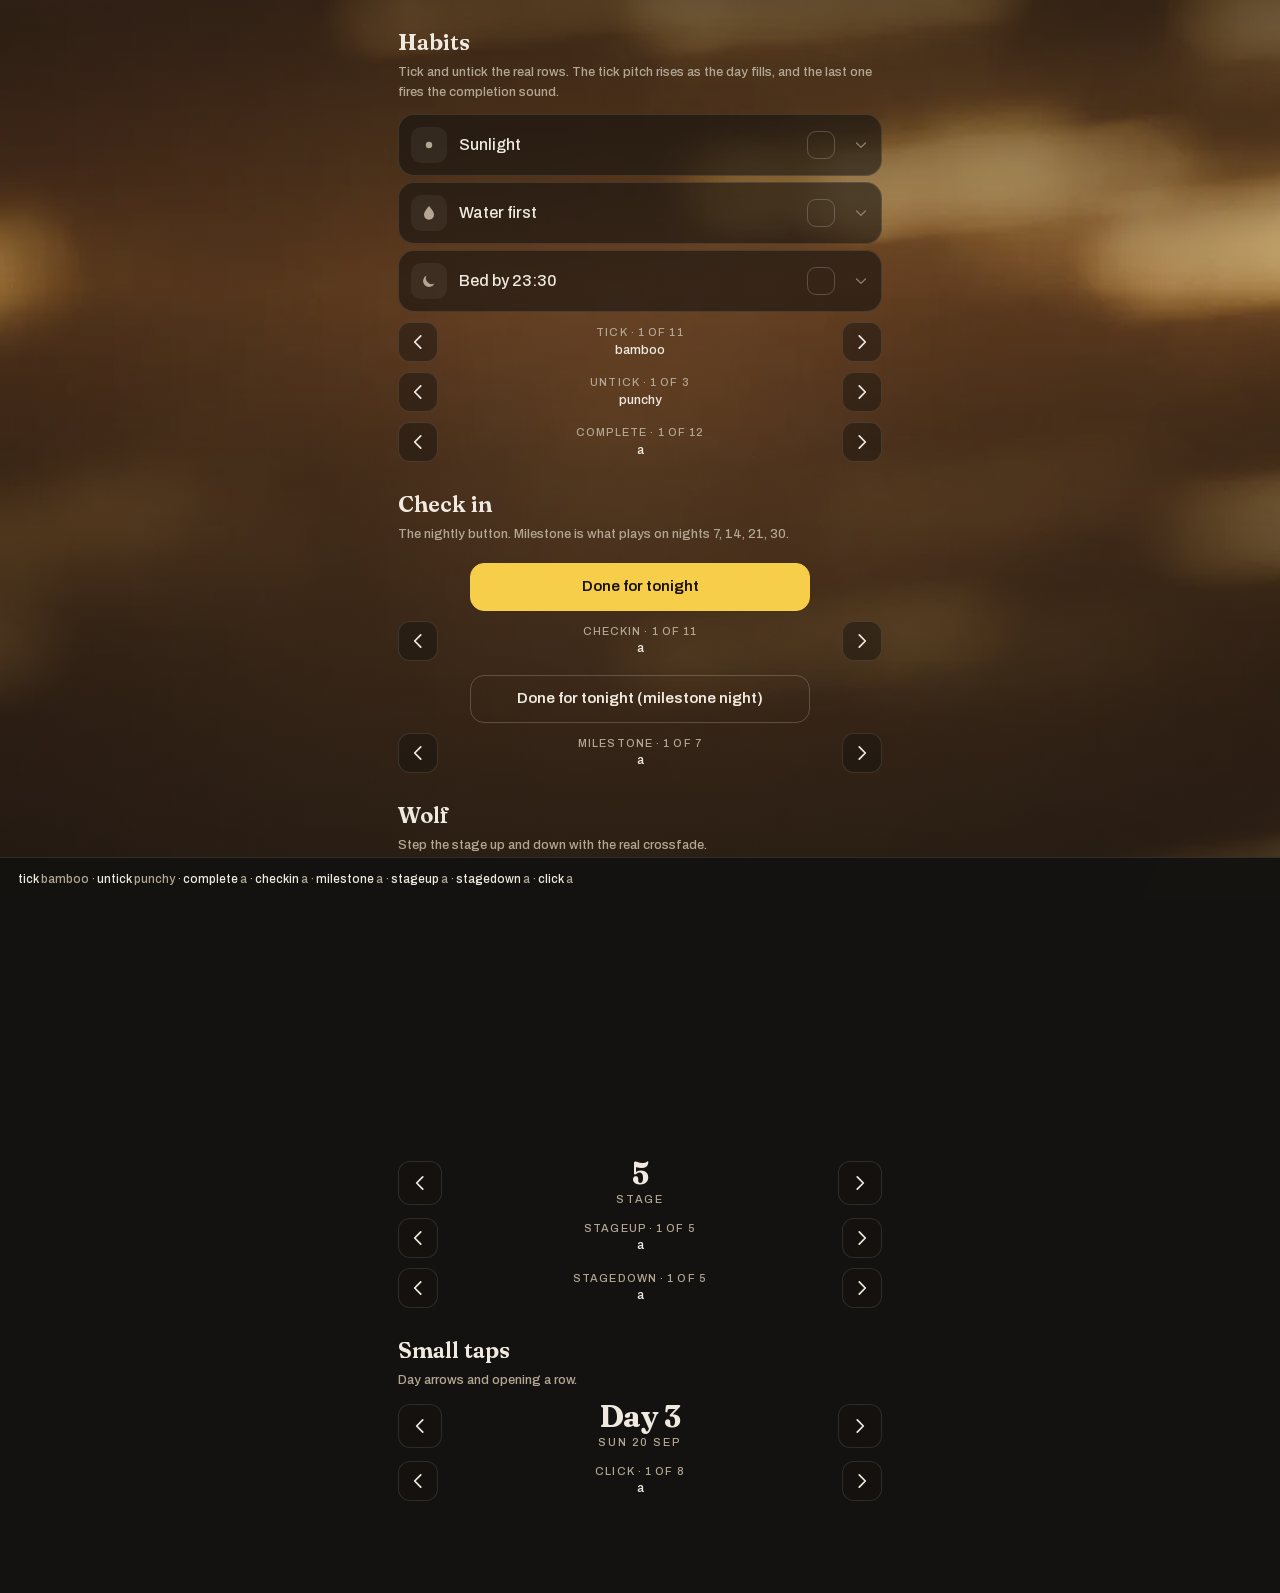
==== lab.html @ 89f84ea1 "lab" ====
<!doctype html><html lang="en"><head><meta charset="utf-8"><meta name="viewport" content="width=device-width,initial-scale=1,viewport-fit=cover"><title>Wolf sound lab</title>
<link rel="stylesheet" href="styles.css?v=19">
<style>
body{padding:0 18px 90px}.lab-h{font-family:var(--serif);font-weight:650;font-size:22px;margin:26px 0 4px;font-variation-settings:"SOFT" 30,"WONK" 1}.lab-p{font-size:13px;color:var(--ash);margin:0 0 12px}
.shuf{display:flex;align-items:center;gap:8px;margin:10px 0 0}.shuf .nav-btn{width:40px;height:40px}.shuf .name{flex:1;text-align:center;font-size:13px;color:var(--bone)}.shuf .name small{display:block;color:var(--ash);font-size:11px;letter-spacing:.1em;text-transform:uppercase}
.sum{position:fixed;left:0;right:0;bottom:0;z-index:40;background:rgba(20,18,16,.95);border-top:1px solid var(--line);padding:12px 18px calc(var(--sab) + 12px);font-size:12px;color:var(--ash);-webkit-backdrop-filter:blur(10px);backdrop-filter:blur(10px)}.sum b{color:var(--bone);font-weight:500}
.hero.small{width:min(100%,300px);margin:0 auto -20px}
</style></head><body>
<canvas id="grain" aria-hidden="true" style="display:none"></canvas>
<div class="plate" style="background-image:url(img/bg/04.webp)"></div>
<main style="position:relative;z-index:1">

<h2 class="lab-h">Habits</h2><p class="lab-p">Tick and untick the real rows. The tick pitch rises as the day fills, and the last one fires the completion sound.</p>
<div class="habits" id="rows"></div>
<div class="shuf" data-ev="tick"></div>
<div class="shuf" data-ev="untick"></div>
<div class="shuf" data-ev="complete"></div>

<h2 class="lab-h">Check in</h2><p class="lab-p">The nightly button. Milestone is what plays on nights 7, 14, 21, 30.</p>
<div class="checkin"><button class="btn primary wide" id="btnCheckin">Done for tonight</button></div>
<div class="shuf" data-ev="checkin"></div>
<div class="checkin" style="margin-top:8px"><button class="btn wide" id="btnMilestone">Done for tonight (milestone night)</button></div>
<div class="shuf" data-ev="milestone"></div>

<h2 class="lab-h">Wolf</h2><p class="lab-p">Step the stage up and down with the real crossfade.</p>
<div class="hero small"><div class="stage-art" id="wolfArt"><video class="a" muted autoplay loop playsinline></video><video class="b" muted autoplay loop playsinline></video></div></div>
<div class="daynav" style="margin-top:12px"><button class="nav-btn" id="down" aria-label="Stage down"><svg viewBox="0 0 20 20" fill="none" stroke="currentColor" stroke-width="1.6" stroke-linecap="round" stroke-linejoin="round"><path d="M12.5 4.5 7 10l5.5 5.5"/></svg></button><div class="daylabel"><span class="daynum" id="stageNum">5</span><span class="daydate">stage</span></div><button class="nav-btn" id="up" aria-label="Stage up"><svg viewBox="0 0 20 20" fill="none" stroke="currentColor" stroke-width="1.6" stroke-linecap="round" stroke-linejoin="round"><path d="M7.5 4.5 13 10l-5.5 5.5"/></svg></button></div>
<div class="shuf" data-ev="stageup"></div>
<div class="shuf" data-ev="stagedown"></div>

<h2 class="lab-h">Small taps</h2><p class="lab-p">Day arrows and opening a row.</p>
<div class="daynav"><button class="nav-btn" id="prev"><svg viewBox="0 0 20 20" fill="none" stroke="currentColor" stroke-width="1.6" stroke-linecap="round" stroke-linejoin="round"><path d="M12.5 4.5 7 10l5.5 5.5"/></svg></button><div class="daylabel"><span class="daynum">Day 3</span><span class="daydate">Sun 20 Sep</span></div><button class="nav-btn" id="next"><svg viewBox="0 0 20 20" fill="none" stroke="currentColor" stroke-width="1.6" stroke-linecap="round" stroke-linejoin="round"><path d="M7.5 4.5 13 10l-5.5 5.5"/></svg></button></div>
<div class="shuf" data-ev="click"></div>

</main>
<div class="sum" id="sum"></div>
<script>
const D={"tick": [["tick-bamboo.mp3", "bamboo"], ["tick-bubble.mp3", "bubble"], ["tick-glass.mp3", "glass"], ["tick-kalimba-a.mp3", "kalimba"], ["tick-kalimba-b.mp3", "felt piano"], ["tick-marimba.mp3", "marimba"], ["tick-pencil.mp3", "pencil"], ["tick-punchy.mp3", "punchy"], ["tick-tongue-a.mp3", "tongue drum"], ["tick-warm.mp3", "warm"], ["tick-wood.mp3", "wood"]], "untick": [["untick-punchy.mp3", "punchy"], ["untick-warm.mp3", "warm"], ["untick-wood.mp3", "wood"]], "complete": [["complete-a.mp3", "a"], ["complete-b.mp3", "b"], ["complete-bowl.mp3", "bowl"], ["complete-bowl2.mp3", "bowl2"], ["complete-chime.mp3", "chime"], ["complete-drop.mp3", "drop"], ["complete-felt.mp3", "felt"], ["complete-gong.mp3", "gong"], ["complete-harp.mp3", "harp"], ["complete-piano2.mp3", "piano2"], ["complete-punchy.mp3", "punchy"], ["complete-warm.mp3", "warm"]], "checkin": [["checkin-a.mp3", "a"], ["checkin-b.mp3", "b"], ["checkin-bowl.mp3", "bowl"], ["checkin-chime.mp3", "chime"], ["checkin-crickets.mp3", "crickets"], ["checkin-exhale.mp3", "exhale"], ["checkin-felt.mp3", "felt"], ["checkin-gong.mp3", "gong"], ["checkin-piano.mp3", "piano"], ["checkin-punchy.mp3", "punchy"], ["checkin-warm.mp3", "warm"]], "milestone": [["milestone-a.mp3", "a"], ["milestone-belltree.mp3", "belltree"], ["milestone-bowl.mp3", "bowl"], ["milestone-gong.mp3", "gong"], ["milestone-harp.mp3", "harp"], ["milestone-punchy.mp3", "punchy"], ["milestone-warm.mp3", "warm"]], "stageup": [["stageup-a.mp3", "a"], ["stageup-breath.mp3", "breath"], ["stageup-drum.mp3", "drum"], ["stageup-punchy.mp3", "punchy"], ["stageup-warm.mp3", "warm"]], "stagedown": [["stagedown-a.mp3", "a"], ["stagedown-felt.mp3", "felt"], ["stagedown-punchy.mp3", "punchy"], ["stagedown-warm.mp3", "warm"], ["stagedown-wood.mp3", "wood"]], "click": [["click-a.mp3", "a"], ["click-bamboo.mp3", "bamboo"], ["click-cloth.mp3", "cloth"], ["click-felt.mp3", "felt"], ["click-paper.mp3", "paper"], ["click-punchy.mp3", "punchy"], ["click-warm.mp3", "warm"], ["click-wood.mp3", "wood"]]};
const K="wolf.picks"; let picks={}; try{picks=JSON.parse(localStorage.getItem(K)||"{}")}catch{}
const idx={}; Object.keys(D).forEach(e=>{const i=D[e].findIndex(x=>x[0]===picks[e]); idx[e]=i<0?0:i});
const pool={}; function play(ev,o={}){const f=D[ev][idx[ev]][0]; let a=pool[f]; if(!a){a=new Audio("sfx/lib/"+f); a.preservesPitch=false; a.webkitPreservesPitch=false; pool[f]=a} const go=()=>{a.pause(); a.currentTime=0; a.playbackRate=o.rate||1; a.volume=o.gain==null?1:o.gain; a.play().catch(()=>{})}; o.delay?setTimeout(go,o.delay*1000):go()}
function save(){Object.keys(D).forEach(e=>picks[e]=D[e][idx[e]][0]); localStorage.setItem(K,JSON.stringify(picks)); document.getElementById("sum").innerHTML=Object.keys(D).map(e=>`<b>${e}</b> ${D[e][idx[e]][1]}`).join(" · ")}
document.querySelectorAll(".shuf").forEach(el=>{const ev=el.dataset.ev; const paint=()=>{el.innerHTML=`<button class="nav-btn" data-d="-1"><svg viewBox="0 0 20 20" fill="none" stroke="currentColor" stroke-width="1.6" stroke-linecap="round" stroke-linejoin="round"><path d="M12.5 4.5 7 10l5.5 5.5"/></svg></button><div class="name"><small>${ev} · ${idx[ev]+1} of ${D[ev].length}</small>${D[ev][idx[ev]][1]}</div><button class="nav-btn" data-d="1"><svg viewBox="0 0 20 20" fill="none" stroke="currentColor" stroke-width="1.6" stroke-linecap="round" stroke-linejoin="round"><path d="M7.5 4.5 13 10l-5.5 5.5"/></svg></button>`}; paint();
 el.addEventListener("click",e=>{const b=e.target.closest("button[data-d]"); if(!b)return; idx[ev]=(idx[ev]+Number(b.dataset.d)+D[ev].length)%D[ev].length; paint(); save(); play(ev)})});
// real habit rows
const I={sun:'<circle cx="10" cy="10" r="3.2"/><path d="M10 2.5v2M10 15.5v2M2.5 10h2M15.5 10h2M4.7 4.7l1.4 1.4M13.9 13.9l1.4 1.4M4.7 15.3l1.4-1.4M13.9 6.1l1.4-1.4"/>',drop:'<path d="M10 3c3 3.6 5 6.2 5 8.7a5 5 0 0 1-10 0C5 9.2 7 6.6 10 3z"/>',moon:'<path d="M15.5 12.5A6 6 0 0 1 7.5 4.5a6 6 0 1 0 8 8z"/>'};
const svg=(k,vb=20,sw=1.5)=>`<svg viewBox="0 0 ${vb} ${vb}" fill="none" stroke="currentColor" stroke-width="${sw}" stroke-linecap="round" stroke-linejoin="round">${k==="tick"?'<path d="M3 8.6l3.1 3.1L13 4.9"/>':k==="chev"?'<path d="M4.5 7.5L10 13l5.5-5.5"/>':I[k]}</svg>`;
const rows=[["sun","Sunlight"],["drop","Water first"],["moon","Bed by 23:30"]]; const R=document.getElementById("rows"); const done={};
rows.forEach(([ic,label])=>{const el=document.createElement("div"); el.className="habit"; el.innerHTML=`<div class="habit-head"><button type="button" class="habit-row" data-act="toggle"><span class="h-icon">${svg(ic)}</span><span class="h-text"><span class="h-label">${label}</span></span><span class="h-box">${svg("tick",16,2.4)}</span></button><button type="button" class="h-more" data-act="more">${svg("chev",20,1.6)}</button></div><div class="h-detail"><span>The real row, real styling.</span></div>`; R.appendChild(el);
 el.querySelector("[data-act=toggle]").onclick=()=>{done[label]=!done[label]; el.classList.toggle("done",done[label]); const n=Object.values(done).filter(Boolean).length; if(done[label]){play("tick",{rate:0.95+0.19*((n-1)/(rows.length-1))}); if(n===rows.length) play("complete",{delay:0.18})} else play("untick")};
 el.querySelector("[data-act=more]").onclick=()=>{el.classList.toggle("open"); play("click",{gain:0.6})}});
document.getElementById("btnCheckin").onclick=()=>play("checkin"); document.getElementById("btnMilestone").onclick=()=>play("milestone");
document.getElementById("prev").onclick=()=>play("click",{gain:0.5,rate:0.95}); document.getElementById("next").onclick=()=>play("click",{gain:0.5,rate:1.05});
// wolf stepper with the real crossfade
let st=5; const art=document.getElementById("wolfArt"); const A=art.querySelector(".a"), B=art.querySelector(".b"); const src=n=>`img/wolf/${String(n).padStart(2,"0")}.mp4`; A.src=src(st); A.play().catch(()=>{});
function go(n){ if(n<1||n>10)return; const up=n>st; st=n; document.getElementById("stageNum").textContent=st; play(up?"stageup":"stagedown",{rate:1.12-st*0.03,gain:0.9}); B.oncanplay=()=>{B.play().catch(()=>{}); art.classList.add("swap"); setTimeout(()=>{A.src=src(st); A.play().catch(()=>{}); art.classList.remove("swap"); B.pause()},720)}; B.src=src(st); B.load() }
document.getElementById("up").onclick=()=>go(st+1); document.getElementById("down").onclick=()=>go(st-1);
save();
</script></body></html>
---- styles.css ----
/* Wolf v2. Brown plates, bone type, one golden accent, live grain. */

@font-face{font-family:"Fraunces";src:url("fonts/fraunces-normal.woff2") format("woff2");font-weight:300 900;font-style:normal;font-display:swap}
@font-face{font-family:"Archivo";src:url("fonts/archivo-normal.woff2") format("woff2");font-weight:100 900;font-stretch:62% 125%;font-style:normal;font-display:swap}

:root{
  --ground:#141210;
  --brown:#2A1F16;
  --brown-2:#3A2A1C;
  --bone:#EFE9DF;
  --ash:#B3A793;
  --ash-2:#8C8172;
  --golden:#F7CE4A;
  --line:rgba(239,233,223,.12);
  --line-2:rgba(239,233,223,.22);
  --sans:"Archivo",-apple-system,BlinkMacSystemFont,"Helvetica Neue",sans-serif;
  --serif:"Fraunces",Georgia,serif;
  --ease:cubic-bezier(.16,1,.3,1);
  --sat:env(safe-area-inset-top,0px);
  --sab:env(safe-area-inset-bottom,0px);
  --sab-eff:var(--sab);   /* set to 0 by app.js when iOS already reserves the bottom strip */
  --tabs-h:64px;
  color-scheme:dark;
}
*{box-sizing:border-box;-webkit-tap-highlight-color:transparent}
[hidden]{display:none!important}
html,body{height:100%}
body{
  margin:0;background:var(--ground);color:var(--bone);
  font-family:var(--sans);font-weight:500;font-size:15px;line-height:1.5;
  -webkit-font-smoothing:antialiased;overscroll-behavior-y:none;-webkit-user-select:none;user-select:none;
}
input{-webkit-user-select:text;user-select:text}
button{font:inherit;color:inherit;background:none;border:0;padding:0;cursor:pointer}
h1,h2,p{margin:0}
:focus-visible{outline:2px solid var(--golden);outline-offset:2px}

#grain{position:fixed;inset:0;width:100%;height:100%;pointer-events:none;z-index:80;mix-blend-mode:soft-light;opacity:.38}
.plate{
  position:fixed;inset:0;z-index:0;pointer-events:none;
  background:var(--ground) center/cover no-repeat;
  transition:opacity .5s var(--ease);
}
.plate::after{content:"";position:absolute;inset:0;background:linear-gradient(to bottom,rgba(20,18,16,.55),rgba(20,18,16,.15) 32%,rgba(20,18,16,.46) 52%,rgba(20,18,16,.74) 100%)}
.plate.dim::after{background:rgba(20,18,16,.74)}

/* ---------- top ---------- */
.top{
  position:relative;z-index:20;display:flex;align-items:center;justify-content:space-between;gap:12px;
  padding:calc(var(--sat) + 12px) 18px 8px;min-height:64px;
}
.top-left{font-size:11px;font-weight:500;letter-spacing:.18em;text-transform:uppercase;color:var(--ash)}
.top-right{display:flex;align-items:center;gap:4px}
.streak{
  display:flex;align-items:center;gap:6px;min-height:40px;padding:0 12px 0 10px;border-radius:20px;
  color:var(--golden);font-family:var(--serif);font-weight:700;font-size:20px;letter-spacing:-.01em;
  font-variation-settings:"SOFT" 30,"WONK" 1;font-variant-numeric:tabular-nums;
  background:rgba(20,18,16,.45);border:1px solid rgba(247,206,74,.25);
}
.streak svg{width:20px;height:20px}
.streak.zero{color:var(--ash);border-color:var(--line)}
.streak.risk{animation:risk 1.6s ease-in-out infinite}
@keyframes risk{50%{border-color:rgba(247,206,74,.7);box-shadow:0 0 0 4px rgba(247,206,74,.10)}}
.icon-btn{width:44px;height:44px;display:grid;place-items:center;color:var(--ash);border-radius:12px}
.icon-btn svg{width:20px;height:20px}

/* ---------- views ---------- */
main{position:relative;z-index:1;padding:0 18px calc(var(--tabs-h) + var(--sab-eff) + 28px);overflow-x:clip}
.view{display:flex;flex-direction:column;gap:18px;animation:rise .28s var(--ease);min-height:calc(100dvh - 56px)}
@keyframes rise{from{opacity:.001;transform:translateY(6px)}}
.view.home{align-items:center;text-align:center;gap:10px}

.hero{width:min(100%,400px);aspect-ratio:1;position:relative;margin:-14px 0 -34px}
.stage-art{position:absolute;inset:0}
.stage-art img,.stage-art video{
  position:absolute;inset:0;width:100%;height:100%;object-fit:cover;display:block;
  -webkit-mask-image:radial-gradient(ellipse 50% 50% at 50% 50%,#000 68%,rgba(0,0,0,.6) 84%,transparent 100%);
  mask-image:radial-gradient(ellipse 50% 50% at 50% 50%,#000 68%,rgba(0,0,0,.6) 84%,transparent 100%);
  filter:drop-shadow(0 0 30px rgba(247,206,74,.16));
}
.stage-art .a{opacity:1}
.stage-art .b{opacity:0;transition:opacity .7s var(--ease)}
.stage-art.swap .b{opacity:1}

.score{display:flex;flex-direction:column;align-items:center;gap:8px;width:min(100%,340px)}
.pct{font-family:var(--serif);font-weight:700;font-size:64px;line-height:1;letter-spacing:-.03em;font-variation-settings:"SOFT" 30,"WONK" 1;font-variant-numeric:tabular-nums}
.pct-sign{font-size:26px;margin-left:2px;color:var(--ash)}
.bar{width:100%;height:10px;border-radius:5px;background:rgba(20,18,16,.6);border:1px solid var(--line);overflow:hidden}
.bar i{display:block;height:100%;background:var(--golden);border-radius:5px;transition:width .7s var(--ease)}
.bar.small{height:6px;border-radius:3px}
.stage-name{font-family:var(--serif);font-weight:650;font-size:26px;line-height:1.1;margin-top:6px;font-variation-settings:"SOFT" 30,"WONK" 1}
.stage-line{font-size:14px;color:var(--ash);max-width:30ch}
.mini{font-size:13px;color:var(--ash);max-width:34ch}

.btn{
  min-height:48px;padding:0 18px;border-radius:14px;border:1px solid var(--line-2);color:var(--bone);font-size:15px;font-weight:600;
  display:inline-flex;align-items:center;justify-content:center;
}
.btn:active{background:rgba(20,18,16,.4)}
.btn.primary{background:var(--golden);border-color:var(--golden);color:#1A1204}
.btn.dark{background:var(--ground);border-color:var(--ground);color:var(--bone)}
.btn.wide{width:min(100%,340px)}
.btn.ghost{border-color:transparent;color:var(--ash);align-self:flex-start;padding:0 4px}

/* ---------- habits ---------- */
.daynav{display:flex;align-items:center;justify-content:space-between;gap:8px}
.nav-btn{width:44px;height:44px;display:grid;place-items:center;border-radius:12px;color:var(--bone);background:rgba(20,18,16,.45);border:1px solid var(--line)}
.nav-btn svg{width:22px;height:22px}
.nav-btn:disabled{opacity:.3}
.daylabel{display:flex;flex-direction:column;align-items:center;gap:2px}
.daynum{font-family:var(--serif);font-weight:700;font-size:30px;line-height:1;letter-spacing:-.02em;font-variation-settings:"SOFT" 30,"WONK" 1}
.daydate{font-size:11px;letter-spacing:.18em;text-transform:uppercase;color:var(--ash)}
.daysum{display:flex;align-items:center;gap:12px;font-size:12px;letter-spacing:.14em;text-transform:uppercase;color:var(--ash);white-space:nowrap}
.daysum .bar{flex:1}

.habits{display:flex;flex-direction:column;gap:6px}
.habit{
  background:rgba(20,18,16,.58);border:1px solid var(--line);border-radius:16px;overflow:hidden;
  transition:border-color .16s;
}
.habit.done{border-color:rgba(247,206,74,.35)}
.habit-head{display:flex;align-items:stretch}
.habit-row{flex:1;display:flex;align-items:center;gap:12px;min-height:60px;padding:8px 6px 8px 12px;text-align:left;min-width:0}
.h-icon{flex:0 0 36px;height:36px;border-radius:10px;display:grid;place-items:center;color:var(--ash);background:rgba(239,233,223,.06)}
.h-icon svg{width:20px;height:20px}
.habit.done .h-icon{color:var(--golden)}
.h-text{flex:1;min-width:0;display:flex;flex-direction:column;gap:1px}
.h-label{font-size:16px;line-height:1.3;color:var(--bone)}
.habit.done .h-label{color:var(--ash)}
.h-time{font-size:12px;color:var(--ash);font-variant-numeric:tabular-nums}
.h-box{flex:0 0 28px;height:28px;border-radius:9px;border:1.5px solid var(--line-2);display:grid;place-items:center;transition:.16s}
.h-box svg{width:16px;height:16px;opacity:0;transform:scale(.5);transition:.16s var(--ease);color:#1A1204}
.habit.done .h-box{background:var(--golden);border-color:var(--golden)}
.habit.done .h-box svg{opacity:1;transform:scale(1)}
.h-more{flex:0 0 40px;display:grid;place-items:center;color:var(--ash-2)}
.h-more svg{width:16px;height:16px;transition:transform .2s var(--ease)}
.habit.open .h-more svg{transform:rotate(180deg)}
.h-detail{display:none;padding:0 14px 14px 60px;flex-direction:column;gap:10px;font-size:13.5px;color:var(--ash);line-height:1.45}
.habit.open .h-detail{display:flex}
.h-detail input[type="time"]{
  width:130px;min-height:40px;padding:6px 10px;border-radius:10px;border:1px solid var(--line);
  background:rgba(239,233,223,.06);color:var(--bone);font:inherit;font-size:16px;font-variant-numeric:tabular-nums;appearance:none;-webkit-appearance:none;
}
input[type="time"]::-webkit-calendar-picker-indicator{filter:invert(.8);opacity:.5}
input[type="number"]::-webkit-inner-spin-button{-webkit-appearance:none}

.checkin{display:flex;flex-direction:column;align-items:center;gap:8px;padding-top:6px;text-align:center}
.checkin.done .btn{background:transparent;color:var(--ash);border-color:var(--line)}

/* ---------- brain ---------- */
.minutes{width:min(100%,340px);display:flex;flex-direction:column;gap:12px;text-align:left}
.field{display:flex;flex-direction:column;gap:6px;min-width:0}
.field.wide{grid-column:1/-1}
.field>span{font-size:11px;font-weight:500;letter-spacing:.18em;text-transform:uppercase;color:var(--ash)}
.field input{
  width:100%;min-height:44px;padding:10px 12px;background:rgba(239,233,223,.06);border:1px solid var(--line);border-radius:10px;
  color:var(--bone);font:inherit;font-size:16px;font-variant-numeric:tabular-nums;appearance:none;-webkit-appearance:none;
}
.field input::placeholder{color:var(--ash);opacity:1}
.min-row{display:flex;align-items:center;gap:10px}
.min-row input{
  font-family:var(--serif);font-weight:700;font-size:44px;line-height:1;font-variation-settings:"SOFT" 30,"WONK" 1;color:var(--golden);
  background:transparent;border:0;border-bottom:1px solid var(--line-2);border-radius:0;padding:6px 0;min-height:0;width:140px;
}
.min-row input::placeholder{color:var(--ash);opacity:1}
.unit{font-size:12px;letter-spacing:.14em;text-transform:uppercase;color:var(--ash)}
.trend{display:grid;grid-template-columns:repeat(3,1fr);gap:10px}
.trend .t{display:flex;flex-direction:column;gap:2px;padding-top:8px;border-top:1px solid var(--line)}
.trend .t b{font-weight:500;font-size:20px;font-variant-numeric:tabular-nums}
.trend .t span{font-size:11px;letter-spacing:.14em;text-transform:uppercase;color:var(--ash)}

/* ---------- calendar ---------- */
.cal-head{display:flex;flex-direction:column;align-items:flex-start;gap:2px}
.cal-title{font-family:var(--serif);font-weight:650;font-size:22px;font-variation-settings:"SOFT" 30,"WONK" 1}
.cal-dow{display:grid;grid-template-columns:repeat(7,1fr);gap:6px;font-size:10px;letter-spacing:.14em;text-transform:uppercase;color:var(--ash-2);text-align:center;margin-top:8px}
.cal{display:grid;grid-template-columns:repeat(7,1fr);gap:6px;margin-top:4px}
.cd{
  aspect-ratio:1;border-radius:10px;background:rgba(20,18,16,.55);border:1px solid var(--line);position:relative;overflow:hidden;
  display:flex;align-items:flex-end;justify-content:flex-start;padding:5px 6px;font-size:11px;color:var(--ash);font-variant-numeric:tabular-nums;
}
.cd.empty{background:transparent;border-color:transparent}
.cd.future{opacity:.45}
.cd i{position:absolute;left:0;right:0;bottom:0;background:var(--golden);opacity:.85}
.cd.in::after{content:"";position:absolute;right:6px;top:6px;width:6px;height:6px;border-radius:50%;background:var(--bone)}
.cd.frz::after{content:"";position:absolute;right:5px;top:5px;width:6px;height:6px;border-radius:50%;border:1.5px solid var(--bone)}
.cd.today{border-color:var(--bone)}
.cd b{position:relative;z-index:1;font-weight:500}
.cd.hi b{color:#1A1204;font-weight:600}

/* ---------- tabs ---------- */
.tabs{
  position:fixed;left:0;right:0;bottom:0;z-index:30;height:calc(var(--tabs-h) + var(--sab-eff));padding:0 8px var(--sab-eff);
  display:grid;grid-template-columns:repeat(5,1fr);background:rgba(20,18,16,.94);border-top:1px solid var(--line);
  -webkit-backdrop-filter:blur(14px);backdrop-filter:blur(14px);
}
.tab{display:flex;flex-direction:column;align-items:center;justify-content:center;gap:4px;color:var(--ash-2);font-size:9.5px;letter-spacing:.12em;text-transform:uppercase}
.tab svg{width:22px;height:22px}
.tab.is-active{color:var(--bone)}

/* ---------- night screen ---------- */
.night{
  position:fixed;inset:0;z-index:70;display:flex;align-items:center;justify-content:center;
  background:#C98A2B url("img/bg/03.webp") center/cover no-repeat;color:#1A1204;text-align:center;
  animation:burst .5s var(--ease);
}
@keyframes burst{from{opacity:.001;transform:scale(1.04)}}
.night-inner{display:flex;flex-direction:column;align-items:center;gap:10px;padding:32px 28px;max-width:360px;border-radius:28px;background:rgba(247,206,74,.22)}
.night-num{font-family:var(--serif);font-weight:800;font-size:120px;line-height:.95;letter-spacing:-.04em;font-variation-settings:"SOFT" 30,"WONK" 1;font-variant-numeric:tabular-nums}
.night-label{font-size:14px;letter-spacing:.18em;text-transform:uppercase;color:#1A1204}
.week{display:grid;grid-template-columns:repeat(7,1fr);gap:8px;margin:10px 0 6px;width:100%}
.week .d{display:flex;flex-direction:column;align-items:center;gap:6px;font-size:10px;letter-spacing:.12em;color:#1A1204}
.week .dot{width:30px;height:30px;border-radius:50%;border:1.5px solid rgba(26,18,4,.35);display:grid;place-items:center}
.week .dot.on{background:#1A1204;border-color:#1A1204;color:var(--golden)}
.week .dot svg{width:14px;height:14px}
.night-msg{font-family:var(--serif);font-weight:600;font-size:22px;line-height:1.25;margin:8px 0 12px;font-variation-settings:"SOFT" 30,"WONK" 1;max-width:26ch}

/* ---------- sheet ---------- */
.scrim-layer{position:fixed;inset:0;z-index:60;background:rgba(12,10,9,.62)}
.sheet{
  position:fixed;left:0;right:0;bottom:0;z-index:61;background:#1B1815;border-radius:20px 20px 0 0;
  padding:10px 20px calc(var(--sab-eff) + 20px);display:flex;flex-direction:column;gap:14px;animation:up .22s var(--ease);max-height:88dvh;overflow:auto;
}
@keyframes up{from{transform:translateY(24px);opacity:.001}}
.sheet-handle{width:36px;height:4px;border-radius:2px;background:var(--line-2);margin:0 auto 6px}
.sheet-title{font-family:var(--serif);font-weight:650;font-size:22px;font-variation-settings:"SOFT" 30,"WONK" 1}
.sheet-copy{font-size:14px;color:var(--ash);max-width:36ch}
.sheet-copy.small{font-size:13px}
.sheet-copy strong{color:var(--bone);font-weight:500}
.sheet-row{display:flex;gap:10px}
.sheet-status{font-size:13px;color:var(--ash);font-variant-numeric:tabular-nums}
.dbg{font-family:"Archivo",monospace;font-size:11px;color:var(--ash-2);letter-spacing:.04em}
.rule{border:0;border-top:1px solid var(--line);margin:4px 0}

@media (prefers-reduced-motion:reduce){*,*::before,*::after{animation-duration:.01ms!important;transition-duration:.01ms!important}}
@media (min-width:600px){main,.top{max-width:520px;margin-left:auto;margin-right:auto}.tabs{max-width:520px;margin:0 auto}}

/* ---------- home habit grid ---------- */
.hgrid-wrap{width:100%;display:flex;flex-direction:column;gap:12px;text-align:left;padding-top:14px}
.h{font-size:11px;font-weight:500;letter-spacing:.18em;text-transform:uppercase;color:var(--ash);padding-bottom:10px;border-bottom:1px solid var(--line)}
.hgrid{display:grid;grid-template-columns:repeat(4,1fr);gap:10px}
.hg{
  display:flex;flex-direction:column;align-items:center;gap:6px;padding:12px 6px 10px;border-radius:16px;
  background:rgba(20,18,16,.58);border:1px solid var(--line);color:var(--ash);
}
.hg .ic{width:36px;height:36px;border-radius:10px;display:grid;place-items:center;background:rgba(239,233,223,.06)}
.hg .ic svg{width:20px;height:20px}
.hg.good .ic{color:var(--golden)}
.hg.bad .ic{color:var(--ash-2)}
.hg b{font-family:var(--serif);font-weight:700;font-size:18px;line-height:1;color:var(--bone);font-variant-numeric:tabular-nums;font-variation-settings:"SOFT" 30,"WONK" 1}
.hg span{font-size:9.5px;letter-spacing:.06em;text-transform:uppercase;text-align:center;line-height:1.2;max-width:100%;overflow:hidden;text-overflow:ellipsis;white-space:nowrap}
.hg .mbar{width:100%;height:3px;border-radius:2px;background:rgba(239,233,223,.08);overflow:hidden}
.hg .mbar i{display:block;height:100%;background:var(--golden)}

/* ---------- v2.1 ---------- */
.icon-btn.small{width:40px;height:40px;flex:0 0 40px}
.h-icon svg,.hg .ic svg,.ico .ic svg{fill:currentColor;stroke:none}
.h-min{width:74px;min-height:36px;padding:4px 8px;border-radius:9px;border:1px solid var(--line);background:rgba(239,233,223,.06);color:var(--bone);font:inherit;font-size:15px;font-variant-numeric:tabular-nums;text-align:center;appearance:none;-webkit-appearance:none}
.h-min::placeholder{color:var(--ash)}
.min-big{font-family:var(--serif);font-weight:700;font-size:44px;line-height:1;color:var(--golden);font-variation-settings:"SOFT" 30,"WONK" 1;font-variant-numeric:tabular-nums}
.trend{grid-template-columns:repeat(7,1fr);gap:6px}
.trend .t b{font-size:15px}
.trend .t span{font-size:9px;letter-spacing:.08em}
.cal-sheet{max-height:92dvh}
.blocks{display:flex;flex-direction:column;gap:8px}
.block{background:rgba(20,18,16,.58);border:1px solid var(--line);border-radius:16px;padding:16px 16px 14px;display:flex;flex-direction:column;gap:10px}
.block.now{border-color:rgba(247,206,74,.45)}
.block h2{font-family:var(--serif);font-weight:650;font-size:21px;line-height:1.1;font-variation-settings:"SOFT" 30,"WONK" 1}
.block.now h2{color:var(--golden)}
.block ul{margin:0;padding:0;list-style:none;display:flex;flex-direction:column;gap:8px}
.block li{position:relative;padding-left:14px;font-size:14.5px;line-height:1.45;color:var(--ash)}
.block.now li{color:var(--bone)}
.block li::before{content:"";position:absolute;left:0;top:.68em;width:6px;height:1px;background:var(--line-2)}

/* ---------- life ---------- */
#wolfArt{transform-origin:50% 62%}
#brainArt{animation:float 5.6s ease-in-out infinite;transform-origin:50% 50%}
#brainArt img,#brainArt video{animation:pulse-glow 5.6s ease-in-out infinite}
@keyframes breathe{0%,100%{transform:scale(1) translateY(0)}45%{transform:scale(1.022) translateY(-2px)}60%{transform:scale(1.018) translateY(-1px)}}
@keyframes float{0%,100%{transform:translateY(0) scale(1)}50%{transform:translateY(-5px) scale(1.012)}}
@keyframes pulse-glow{0%,100%{filter:drop-shadow(0 0 30px rgba(247,206,74,.16)) brightness(1)}50%{filter:drop-shadow(0 0 40px rgba(247,206,74,.30)) brightness(1.04)}}
@media (prefers-reduced-motion:reduce){#wolfArt,#brainArt,#brainArt img{animation:none}}

/* ---------- flickering bloom ---------- */
.flick{position:absolute;inset:0;pointer-events:none;mix-blend-mode:screen;
  background:radial-gradient(ellipse 48% 40% at 50% 46%,rgba(247,206,74,.34),rgba(216,128,43,.12) 45%,transparent 72%);
  animation:flick 7.3s linear infinite;
  -webkit-mask-image:radial-gradient(ellipse 50% 50% at 50% 50%,#000 40%,transparent 80%);mask-image:radial-gradient(ellipse 50% 50% at 50% 50%,#000 40%,transparent 80%);}
.flick.b{animation-duration:11.1s;animation-delay:-3s;background:radial-gradient(ellipse 60% 30% at 40% 60%,rgba(247,206,74,.22),transparent 70%)}
@keyframes flick{0%{opacity:.55}7%{opacity:.9}11%{opacity:.5}19%{opacity:.75}26%{opacity:.35}33%{opacity:.8}41%{opacity:.6}47%{opacity:1}53%{opacity:.45}62%{opacity:.7}70%{opacity:.4}78%{opacity:.85}86%{opacity:.5}93%{opacity:.7}100%{opacity:.55}}
@media (prefers-reduced-motion:reduce){.flick{animation:none;opacity:.5}}

/* ---------- sound lab ---------- */
.lab{display:flex;flex-direction:column;gap:10px}
.lab select{
  width:100%;min-height:44px;padding:8px 12px;border-radius:10px;border:1px solid var(--line);
  background:rgba(239,233,223,.06);color:var(--bone);font:inherit;font-size:15px;appearance:none;-webkit-appearance:none;
}

/* ---------- v4: Ask ---------- */
.tabs{grid-template-columns:repeat(4,1fr)}
.view.ask{gap:12px;padding-bottom:6px}
.focus{background:rgba(20,18,16,.58);border:1px solid rgba(247,206,74,.45);border-radius:16px;padding:14px 16px 12px;display:flex;flex-direction:column;gap:8px}
.focus h2{font-family:var(--serif);font-weight:650;font-size:19px;line-height:1.1;font-variation-settings:"SOFT" 30,"WONK" 1;color:var(--golden)}
.focus ul{margin:0;padding:0;list-style:none;display:flex;flex-direction:column;gap:6px;font-size:13.5px;line-height:1.4;color:var(--ash)}
.focus ul li{padding-left:12px;position:relative}
.focus ul li::before{content:"";position:absolute;left:0;top:.62em;width:4px;height:4px;border-radius:50%;background:var(--ash-2)}
.focus.closed ul{display:none}
.focus .more{align-self:flex-start;font-size:11px;letter-spacing:.14em;text-transform:uppercase;color:var(--ash-2);padding:2px 0}
.chips{display:flex;gap:8px;overflow-x:auto;scrollbar-width:none;margin:0 -18px;padding:0 18px 2px;-webkit-overflow-scrolling:touch}
.chips::-webkit-scrollbar{display:none}
.chip{flex:0 0 auto;min-height:36px;padding:0 14px;border-radius:18px;border:1px solid var(--line-2);background:rgba(20,18,16,.45);color:var(--bone);font-size:13px;white-space:nowrap}
.chip:active{background:rgba(239,233,223,.1)}
.thread{display:flex;flex-direction:column;gap:14px;flex:1}
.msg{max-width:88%;white-space:pre-wrap;line-height:1.45;font-size:15px}
.msg.u{align-self:flex-end;color:var(--ash);text-align:right;font-size:14px}
.msg.a{align-self:flex-start;color:var(--bone);padding-left:12px;border-left:2px solid rgba(247,206,74,.5)}
.msg.a.err{color:var(--ash);border-left-color:var(--line-2)}
.msg.a.wait{color:var(--ash-2)}
.msg .stamp{display:block;font-size:10px;letter-spacing:.14em;text-transform:uppercase;color:var(--ash-2);margin-top:4px}
.ask-empty{align-self:stretch;text-align:left}
.composer{
  position:sticky;bottom:calc(var(--tabs-h) + var(--sab-eff) + 10px);z-index:5;margin-top:auto;
  display:flex;gap:8px;align-items:center;padding:6px 6px 6px 14px;border-radius:24px;
  background:rgba(27,24,21,.92);border:1px solid var(--line-2);-webkit-backdrop-filter:blur(14px);backdrop-filter:blur(14px);
}
.composer input{flex:1;min-width:0;min-height:36px;background:transparent;border:0;color:var(--bone);font:inherit;font-size:16px;outline:none}
.composer input::placeholder{color:var(--ash-2)}
.composer .send{flex:0 0 36px;height:36px;border-radius:50%;background:var(--bone);color:#1A1204;display:grid;place-items:center}
.composer .send svg{width:18px;height:18px}
.composer .send:disabled{background:rgba(239,233,223,.18);color:var(--ash-2)}
.composer.busy .send{background:rgba(239,233,223,.18)}
@keyframes blink{50%{opacity:.25}}
.msg.a.wait::after{content:"";display:inline-block;width:6px;height:6px;border-radius:50%;background:var(--ash);animation:blink 1s infinite}
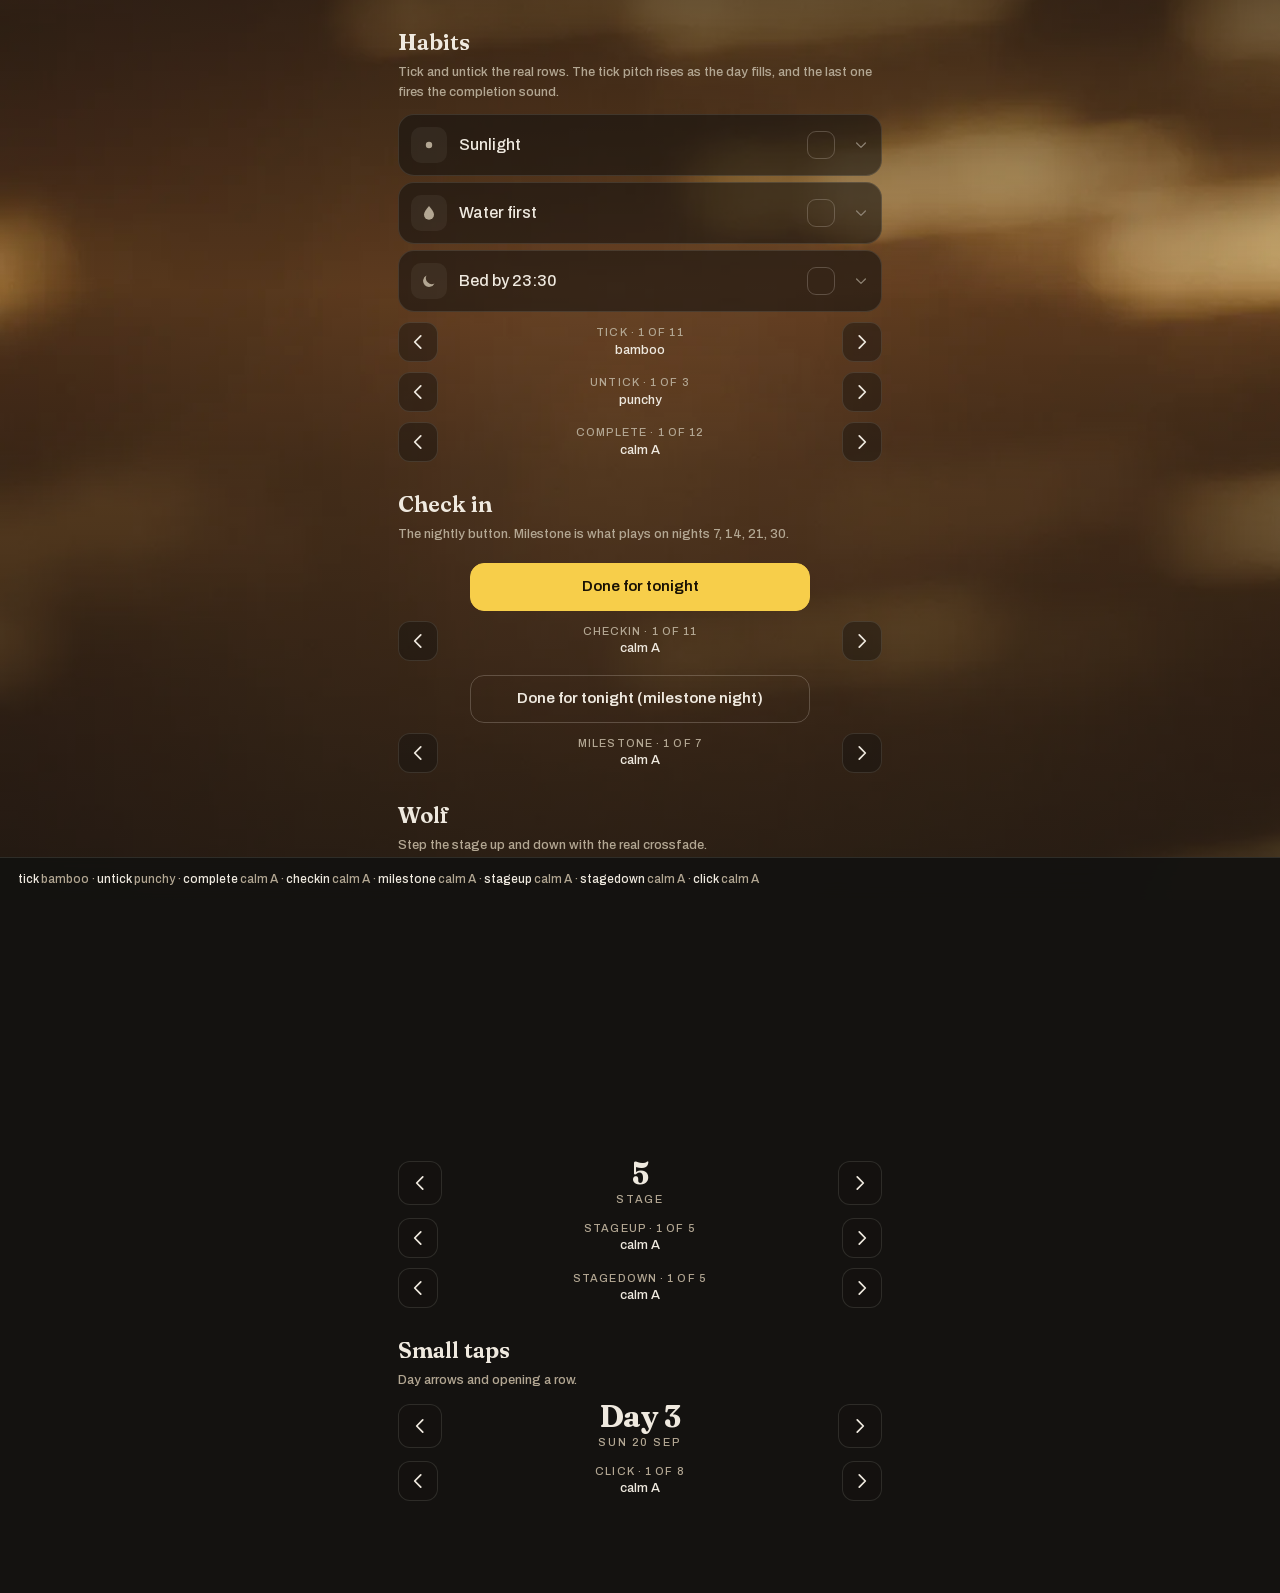
==== commit 4440c339: "lab labels" ====
--- a/lab.html
+++ b/lab.html
@@ -35,7 +35,7 @@
 </main>
 <div class="sum" id="sum"></div>
 <script>
-const D={"tick": [["tick-bamboo.mp3", "bamboo"], ["tick-bubble.mp3", "bubble"], ["tick-glass.mp3", "glass"], ["tick-kalimba-a.mp3", "kalimba"], ["tick-kalimba-b.mp3", "felt piano"], ["tick-marimba.mp3", "marimba"], ["tick-pencil.mp3", "pencil"], ["tick-punchy.mp3", "punchy"], ["tick-tongue-a.mp3", "tongue drum"], ["tick-warm.mp3", "warm"], ["tick-wood.mp3", "wood"]], "untick": [["untick-punchy.mp3", "punchy"], ["untick-warm.mp3", "warm"], ["untick-wood.mp3", "wood"]], "complete": [["complete-a.mp3", "a"], ["complete-b.mp3", "b"], ["complete-bowl.mp3", "bowl"], ["complete-bowl2.mp3", "bowl2"], ["complete-chime.mp3", "chime"], ["complete-drop.mp3", "drop"], ["complete-felt.mp3", "felt"], ["complete-gong.mp3", "gong"], ["complete-harp.mp3", "harp"], ["complete-piano2.mp3", "piano2"], ["complete-punchy.mp3", "punchy"], ["complete-warm.mp3", "warm"]], "checkin": [["checkin-a.mp3", "a"], ["checkin-b.mp3", "b"], ["checkin-bowl.mp3", "bowl"], ["checkin-chime.mp3", "chime"], ["checkin-crickets.mp3", "crickets"], ["checkin-exhale.mp3", "exhale"], ["checkin-felt.mp3", "felt"], ["checkin-gong.mp3", "gong"], ["checkin-piano.mp3", "piano"], ["checkin-punchy.mp3", "punchy"], ["checkin-warm.mp3", "warm"]], "milestone": [["milestone-a.mp3", "a"], ["milestone-belltree.mp3", "belltree"], ["milestone-bowl.mp3", "bowl"], ["milestone-gong.mp3", "gong"], ["milestone-harp.mp3", "harp"], ["milestone-punchy.mp3", "punchy"], ["milestone-warm.mp3", "warm"]], "stageup": [["stageup-a.mp3", "a"], ["stageup-breath.mp3", "breath"], ["stageup-drum.mp3", "drum"], ["stageup-punchy.mp3", "punchy"], ["stageup-warm.mp3", "warm"]], "stagedown": [["stagedown-a.mp3", "a"], ["stagedown-felt.mp3", "felt"], ["stagedown-punchy.mp3", "punchy"], ["stagedown-warm.mp3", "warm"], ["stagedown-wood.mp3", "wood"]], "click": [["click-a.mp3", "a"], ["click-bamboo.mp3", "bamboo"], ["click-cloth.mp3", "cloth"], ["click-felt.mp3", "felt"], ["click-paper.mp3", "paper"], ["click-punchy.mp3", "punchy"], ["click-warm.mp3", "warm"], ["click-wood.mp3", "wood"]]};
+const D={"tick": [["tick-bamboo.mp3", "bamboo"], ["tick-bubble.mp3", "bubble"], ["tick-glass.mp3", "glass"], ["tick-kalimba-a.mp3", "kalimba"], ["tick-kalimba-b.mp3", "felt piano"], ["tick-marimba.mp3", "marimba"], ["tick-pencil.mp3", "pencil"], ["tick-punchy.mp3", "punchy"], ["tick-tongue-a.mp3", "tongue drum"], ["tick-warm.mp3", "warm"], ["tick-wood.mp3", "wood"]], "untick": [["untick-punchy.mp3", "punchy"], ["untick-warm.mp3", "warm"], ["untick-wood.mp3", "wood"]], "complete": [["complete-a.mp3", "calm A"], ["complete-b.mp3", "calm B"], ["complete-bowl.mp3", "bowl"], ["complete-bowl2.mp3", "bowl2"], ["complete-chime.mp3", "chime"], ["complete-drop.mp3", "drop"], ["complete-felt.mp3", "felt"], ["complete-gong.mp3", "gong"], ["complete-harp.mp3", "harp"], ["complete-piano2.mp3", "piano2"], ["complete-punchy.mp3", "punchy"], ["complete-warm.mp3", "warm"]], "checkin": [["checkin-a.mp3", "calm A"], ["checkin-b.mp3", "calm B"], ["checkin-bowl.mp3", "bowl"], ["checkin-chime.mp3", "chime"], ["checkin-crickets.mp3", "crickets"], ["checkin-exhale.mp3", "exhale"], ["checkin-felt.mp3", "felt"], ["checkin-gong.mp3", "gong"], ["checkin-piano.mp3", "piano"], ["checkin-punchy.mp3", "punchy"], ["checkin-warm.mp3", "warm"]], "milestone": [["milestone-a.mp3", "calm A"], ["milestone-belltree.mp3", "belltree"], ["milestone-bowl.mp3", "bowl"], ["milestone-gong.mp3", "gong"], ["milestone-harp.mp3", "harp"], ["milestone-punchy.mp3", "punchy"], ["milestone-warm.mp3", "warm"]], "stageup": [["stageup-a.mp3", "calm A"], ["stageup-breath.mp3", "breath"], ["stageup-drum.mp3", "drum"], ["stageup-punchy.mp3", "punchy"], ["stageup-warm.mp3", "warm"]], "stagedown": [["stagedown-a.mp3", "calm A"], ["stagedown-felt.mp3", "felt"], ["stagedown-punchy.mp3", "punchy"], ["stagedown-warm.mp3", "warm"], ["stagedown-wood.mp3", "wood"]], "click": [["click-a.mp3", "calm A"], ["click-bamboo.mp3", "bamboo"], ["click-cloth.mp3", "cloth"], ["click-felt.mp3", "felt"], ["click-paper.mp3", "paper"], ["click-punchy.mp3", "punchy"], ["click-warm.mp3", "warm"], ["click-wood.mp3", "wood"]]};
 const K="wolf.picks"; let picks={}; try{picks=JSON.parse(localStorage.getItem(K)||"{}")}catch{}
 const idx={}; Object.keys(D).forEach(e=>{const i=D[e].findIndex(x=>x[0]===picks[e]); idx[e]=i<0?0:i});
 const pool={}; function play(ev,o={}){const f=D[ev][idx[ev]][0]; let a=pool[f]; if(!a){a=new Audio("sfx/lib/"+f); a.preservesPitch=false; a.webkitPreservesPitch=false; pool[f]=a} const go=()=>{a.pause(); a.currentTime=0; a.playbackRate=o.rate||1; a.volume=o.gain==null?1:o.gain; a.play().catch(()=>{})}; o.delay?setTimeout(go,o.delay*1000):go()}
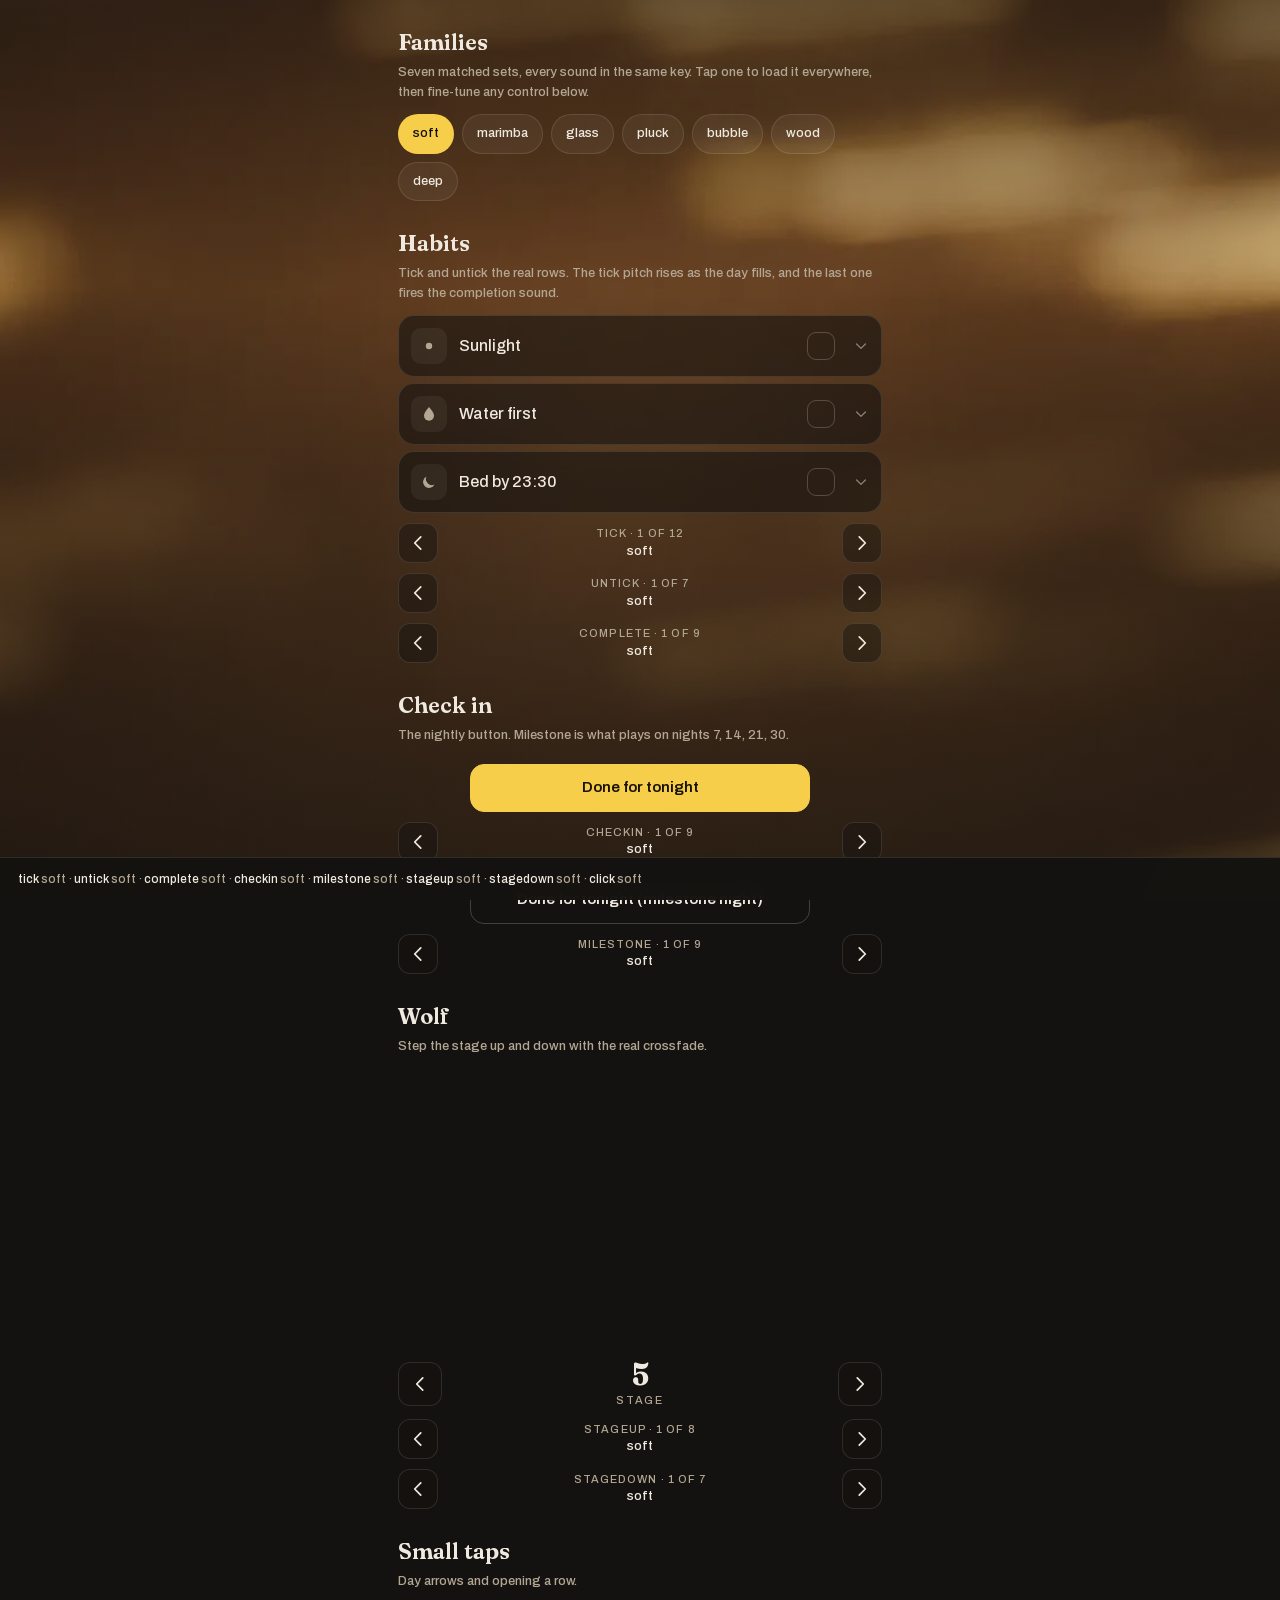
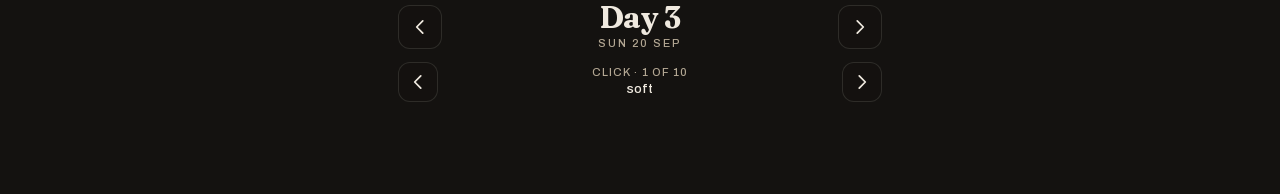
==== commit 9d50f0b7: "lab: new sound families" ====
--- a/lab.html
+++ b/lab.html
@@ -4,11 +4,14 @@
 body{padding:0 18px 90px}.lab-h{font-family:var(--serif);font-weight:650;font-size:22px;margin:26px 0 4px;font-variation-settings:"SOFT" 30,"WONK" 1}.lab-p{font-size:13px;color:var(--ash);margin:0 0 12px}
 .shuf{display:flex;align-items:center;gap:8px;margin:10px 0 0}.shuf .nav-btn{width:40px;height:40px}.shuf .name{flex:1;text-align:center;font-size:13px;color:var(--bone)}.shuf .name small{display:block;color:var(--ash);font-size:11px;letter-spacing:.1em;text-transform:uppercase}
 .sum{position:fixed;left:0;right:0;bottom:0;z-index:40;background:rgba(20,18,16,.95);border-top:1px solid var(--line);padding:12px 18px calc(var(--sab) + 12px);font-size:12px;color:var(--ash);-webkit-backdrop-filter:blur(10px);backdrop-filter:blur(10px)}.sum b{color:var(--bone);font-weight:500}
+.fams{display:flex;flex-wrap:wrap;gap:8px;margin:0 0 6px}.fams button{font:inherit;font-size:13px;color:var(--bone);background:rgba(255,255,255,.05);border:1px solid var(--line);border-radius:999px;padding:9px 14px}.fams button.on{background:var(--gold,#F7CE4A);color:#141210;border-color:transparent}
 .hero.small{width:min(100%,300px);margin:0 auto -20px}
 </style></head><body>
 <canvas id="grain" aria-hidden="true" style="display:none"></canvas>
 <div class="plate" style="background-image:url(img/bg/04.webp)"></div>
 <main style="position:relative;z-index:1">
+<h2 class="lab-h">Families</h2><p class="lab-p">Seven matched sets, every sound in the same key. Tap one to load it everywhere, then fine-tune any control below.</p>
+<div class="fams" id="fams"></div>
 
 <h2 class="lab-h">Habits</h2><p class="lab-p">Tick and untick the real rows. The tick pitch rises as the day fills, and the last one fires the completion sound.</p>
 <div class="habits" id="rows"></div>
@@ -35,13 +38,15 @@
 </main>
 <div class="sum" id="sum"></div>
 <script>
-const D={"tick": [["tick-bamboo.mp3", "bamboo"], ["tick-bubble.mp3", "bubble"], ["tick-glass.mp3", "glass"], ["tick-kalimba-a.mp3", "kalimba"], ["tick-kalimba-b.mp3", "felt piano"], ["tick-marimba.mp3", "marimba"], ["tick-pencil.mp3", "pencil"], ["tick-punchy.mp3", "punchy"], ["tick-tongue-a.mp3", "tongue drum"], ["tick-warm.mp3", "warm"], ["tick-wood.mp3", "wood"]], "untick": [["untick-punchy.mp3", "punchy"], ["untick-warm.mp3", "warm"], ["untick-wood.mp3", "wood"]], "complete": [["complete-a.mp3", "calm A"], ["complete-b.mp3", "calm B"], ["complete-bowl.mp3", "bowl"], ["complete-bowl2.mp3", "bowl2"], ["complete-chime.mp3", "chime"], ["complete-drop.mp3", "drop"], ["complete-felt.mp3", "felt"], ["complete-gong.mp3", "gong"], ["complete-harp.mp3", "harp"], ["complete-piano2.mp3", "piano2"], ["complete-punchy.mp3", "punchy"], ["complete-warm.mp3", "warm"]], "checkin": [["checkin-a.mp3", "calm A"], ["checkin-b.mp3", "calm B"], ["checkin-bowl.mp3", "bowl"], ["checkin-chime.mp3", "chime"], ["checkin-crickets.mp3", "crickets"], ["checkin-exhale.mp3", "exhale"], ["checkin-felt.mp3", "felt"], ["checkin-gong.mp3", "gong"], ["checkin-piano.mp3", "piano"], ["checkin-punchy.mp3", "punchy"], ["checkin-warm.mp3", "warm"]], "milestone": [["milestone-a.mp3", "calm A"], ["milestone-belltree.mp3", "belltree"], ["milestone-bowl.mp3", "bowl"], ["milestone-gong.mp3", "gong"], ["milestone-harp.mp3", "harp"], ["milestone-punchy.mp3", "punchy"], ["milestone-warm.mp3", "warm"]], "stageup": [["stageup-a.mp3", "calm A"], ["stageup-breath.mp3", "breath"], ["stageup-drum.mp3", "drum"], ["stageup-punchy.mp3", "punchy"], ["stageup-warm.mp3", "warm"]], "stagedown": [["stagedown-a.mp3", "calm A"], ["stagedown-felt.mp3", "felt"], ["stagedown-punchy.mp3", "punchy"], ["stagedown-warm.mp3", "warm"], ["stagedown-wood.mp3", "wood"]], "click": [["click-a.mp3", "calm A"], ["click-bamboo.mp3", "bamboo"], ["click-cloth.mp3", "cloth"], ["click-felt.mp3", "felt"], ["click-paper.mp3", "paper"], ["click-punchy.mp3", "punchy"], ["click-warm.mp3", "warm"], ["click-wood.mp3", "wood"]]};
+const D={"tick":[["tick-soft.mp3","soft","soft"],["tick-marimba.mp3","marimba","marimba"],["tick-glass.mp3","glass","glass"],["tick-pluck.mp3","pluck","pluck"],["tick-bubble.mp3","bubble","bubble"],["tick-wood.mp3","wood","wood"],["tick-deep.mp3","deep","deep"],["tick-blip.mp3","lib blip","library"],["tick-button.mp3","lib button","library"],["tick-droplet.mp3","lib droplet","library"],["tick-glassy-ping.mp3","lib glassy ping","library"],["tick-wooden-pulse.mp3","lib wooden pulse","library"]],"untick":[["untick-soft.mp3","soft","soft"],["untick-marimba.mp3","marimba","marimba"],["untick-glass.mp3","glass","glass"],["untick-pluck.mp3","pluck","pluck"],["untick-bubble.mp3","bubble","bubble"],["untick-wood.mp3","wood","wood"],["untick-deep.mp3","deep","deep"]],"complete":[["complete-soft.mp3","soft","soft"],["complete-marimba.mp3","marimba","marimba"],["complete-glass.mp3","glass","glass"],["complete-pluck.mp3","pluck","pluck"],["complete-bubble.mp3","bubble","bubble"],["complete-wood.mp3","wood","wood"],["complete-deep.mp3","deep","deep"],["complete-shimmer.mp3","lib shimmer","library"],["complete-bright-bell.mp3","lib bright bell","library"]],"checkin":[["checkin-soft.mp3","soft","soft"],["checkin-marimba.mp3","marimba","marimba"],["checkin-glass.mp3","glass","glass"],["checkin-pluck.mp3","pluck","pluck"],["checkin-bubble.mp3","bubble","bubble"],["checkin-wood.mp3","wood","wood"],["checkin-deep.mp3","deep","deep"],["checkin-mystifying-pluck.mp3","lib mystifying pluck","library"],["checkin-pluck-of-destiny.mp3","lib pluck of destiny","library"]],"milestone":[["milestone-soft.mp3","soft","soft"],["milestone-marimba.mp3","marimba","marimba"],["milestone-glass.mp3","glass","glass"],["milestone-pluck.mp3","pluck","pluck"],["milestone-bubble.mp3","bubble","bubble"],["milestone-wood.mp3","wood","wood"],["milestone-deep.mp3","deep","deep"],["milestone-buff-spell-1.mp3","lib buff spell 1","library"],["milestone-buff-spell-3.mp3","lib buff spell 3","library"]],"stageup":[["stageup-soft.mp3","soft","soft"],["stageup-marimba.mp3","marimba","marimba"],["stageup-glass.mp3","glass","glass"],["stageup-pluck.mp3","pluck","pluck"],["stageup-bubble.mp3","bubble","bubble"],["stageup-wood.mp3","wood","wood"],["stageup-deep.mp3","deep","deep"],["stageup-bamboo-echo.mp3","lib bamboo echo","library"]],"stagedown":[["stagedown-soft.mp3","soft","soft"],["stagedown-marimba.mp3","marimba","marimba"],["stagedown-glass.mp3","glass","glass"],["stagedown-pluck.mp3","pluck","pluck"],["stagedown-bubble.mp3","bubble","bubble"],["stagedown-wood.mp3","wood","wood"],["stagedown-deep.mp3","deep","deep"]],"click":[["click-soft.mp3","soft","soft"],["click-marimba.mp3","marimba","marimba"],["click-glass.mp3","glass","glass"],["click-pluck.mp3","pluck","pluck"],["click-bubble.mp3","bubble","bubble"],["click-wood.mp3","wood","wood"],["click-deep.mp3","deep","deep"],["click-simple-switch.mp3","lib simple switch","library"],["click-switch-on.mp3","lib switch on","library"],["click-slider.mp3","lib slider","library"]]};
+const FAMS=["soft", "marimba", "glass", "pluck", "bubble", "wood", "deep"];
 const K="wolf.picks"; let picks={}; try{picks=JSON.parse(localStorage.getItem(K)||"{}")}catch{}
 const idx={}; Object.keys(D).forEach(e=>{const i=D[e].findIndex(x=>x[0]===picks[e]); idx[e]=i<0?0:i});
-const pool={}; function play(ev,o={}){const f=D[ev][idx[ev]][0]; let a=pool[f]; if(!a){a=new Audio("sfx/lib/"+f); a.preservesPitch=false; a.webkitPreservesPitch=false; pool[f]=a} const go=()=>{a.pause(); a.currentTime=0; a.playbackRate=o.rate||1; a.volume=o.gain==null?1:o.gain; a.play().catch(()=>{})}; o.delay?setTimeout(go,o.delay*1000):go()}
-function save(){Object.keys(D).forEach(e=>picks[e]=D[e][idx[e]][0]); localStorage.setItem(K,JSON.stringify(picks)); document.getElementById("sum").innerHTML=Object.keys(D).map(e=>`<b>${e}</b> ${D[e][idx[e]][1]}`).join(" · ")}
+const pool={}; function play(ev,o={}){const f=D[ev][idx[ev]][0]; let a=pool[f]; if(!a){a=new Audio("sfx/lib2/"+f); a.preservesPitch=false; a.webkitPreservesPitch=false; pool[f]=a} const go=()=>{a.pause(); a.currentTime=0; a.playbackRate=o.rate||1; a.volume=o.gain==null?1:o.gain; a.play().catch(()=>{})}; o.delay?setTimeout(go,o.delay*1000):go()}
+const F=document.getElementById("fams"); function paintF(){const cur=FAMS.find(f=>Object.keys(D).every(e=>D[e][idx[e]][2]===f)); F.innerHTML=FAMS.map(f=>`<button data-f="${f}" class="${f===cur?"on":""}">${f}</button>`).join("")} F.addEventListener("click",e=>{const b=e.target.closest("button[data-f]"); if(!b)return; Object.keys(D).forEach(ev=>{const i=D[ev].findIndex(x=>x[2]===b.dataset.f); if(i>=0) idx[ev]=i}); document.querySelectorAll(".shuf").forEach(el=>el._paint&&el._paint()); save(); play("tick"); play("complete",{delay:0.25})});
+function save(){paintF(); Object.keys(D).forEach(e=>picks[e]=D[e][idx[e]][0]); localStorage.setItem(K,JSON.stringify(picks)); document.getElementById("sum").innerHTML=Object.keys(D).map(e=>`<b>${e}</b> ${D[e][idx[e]][1]}`).join(" · ")}
 document.querySelectorAll(".shuf").forEach(el=>{const ev=el.dataset.ev; const paint=()=>{el.innerHTML=`<button class="nav-btn" data-d="-1"><svg viewBox="0 0 20 20" fill="none" stroke="currentColor" stroke-width="1.6" stroke-linecap="round" stroke-linejoin="round"><path d="M12.5 4.5 7 10l5.5 5.5"/></svg></button><div class="name"><small>${ev} · ${idx[ev]+1} of ${D[ev].length}</small>${D[ev][idx[ev]][1]}</div><button class="nav-btn" data-d="1"><svg viewBox="0 0 20 20" fill="none" stroke="currentColor" stroke-width="1.6" stroke-linecap="round" stroke-linejoin="round"><path d="M7.5 4.5 13 10l-5.5 5.5"/></svg></button>`}; paint();
- el.addEventListener("click",e=>{const b=e.target.closest("button[data-d]"); if(!b)return; idx[ev]=(idx[ev]+Number(b.dataset.d)+D[ev].length)%D[ev].length; paint(); save(); play(ev)})});
+ el.addEventListener("click",e=>{const b=e.target.closest("button[data-d]"); if(!b)return; idx[ev]=(idx[ev]+Number(b.dataset.d)+D[ev].length)%D[ev].length; paint(); el._paint=paint; save(); play(ev)})});
 // real habit rows
 const I={sun:'<circle cx="10" cy="10" r="3.2"/><path d="M10 2.5v2M10 15.5v2M2.5 10h2M15.5 10h2M4.7 4.7l1.4 1.4M13.9 13.9l1.4 1.4M4.7 15.3l1.4-1.4M13.9 6.1l1.4-1.4"/>',drop:'<path d="M10 3c3 3.6 5 6.2 5 8.7a5 5 0 0 1-10 0C5 9.2 7 6.6 10 3z"/>',moon:'<path d="M15.5 12.5A6 6 0 0 1 7.5 4.5a6 6 0 1 0 8 8z"/>'};
 const svg=(k,vb=20,sw=1.5)=>`<svg viewBox="0 0 ${vb} ${vb}" fill="none" stroke="currentColor" stroke-width="${sw}" stroke-linecap="round" stroke-linejoin="round">${k==="tick"?'<path d="M3 8.6l3.1 3.1L13 4.9"/>':k==="chev"?'<path d="M4.5 7.5L10 13l5.5-5.5"/>':I[k]}</svg>`;
--- a/styles.css
+++ b/styles.css
@@ -74,8 +74,8 @@
 .stage-art{position:absolute;inset:0}
 .stage-art img,.stage-art video{
   position:absolute;inset:0;width:100%;height:100%;object-fit:cover;display:block;
-  -webkit-mask-image:radial-gradient(ellipse 50% 50% at 50% 50%,#000 68%,rgba(0,0,0,.6) 84%,transparent 100%);
-  mask-image:radial-gradient(ellipse 50% 50% at 50% 50%,#000 68%,rgba(0,0,0,.6) 84%,transparent 100%);
+  -webkit-mask-image:radial-gradient(ellipse 50% 50% at 50% 50%,#000 80%,transparent 100%);
+  mask-image:radial-gradient(ellipse 50% 50% at 50% 50%,#000 80%,transparent 100%);
   filter:drop-shadow(0 0 30px rgba(247,206,74,.16));
 }
 .stage-art .a{opacity:1}
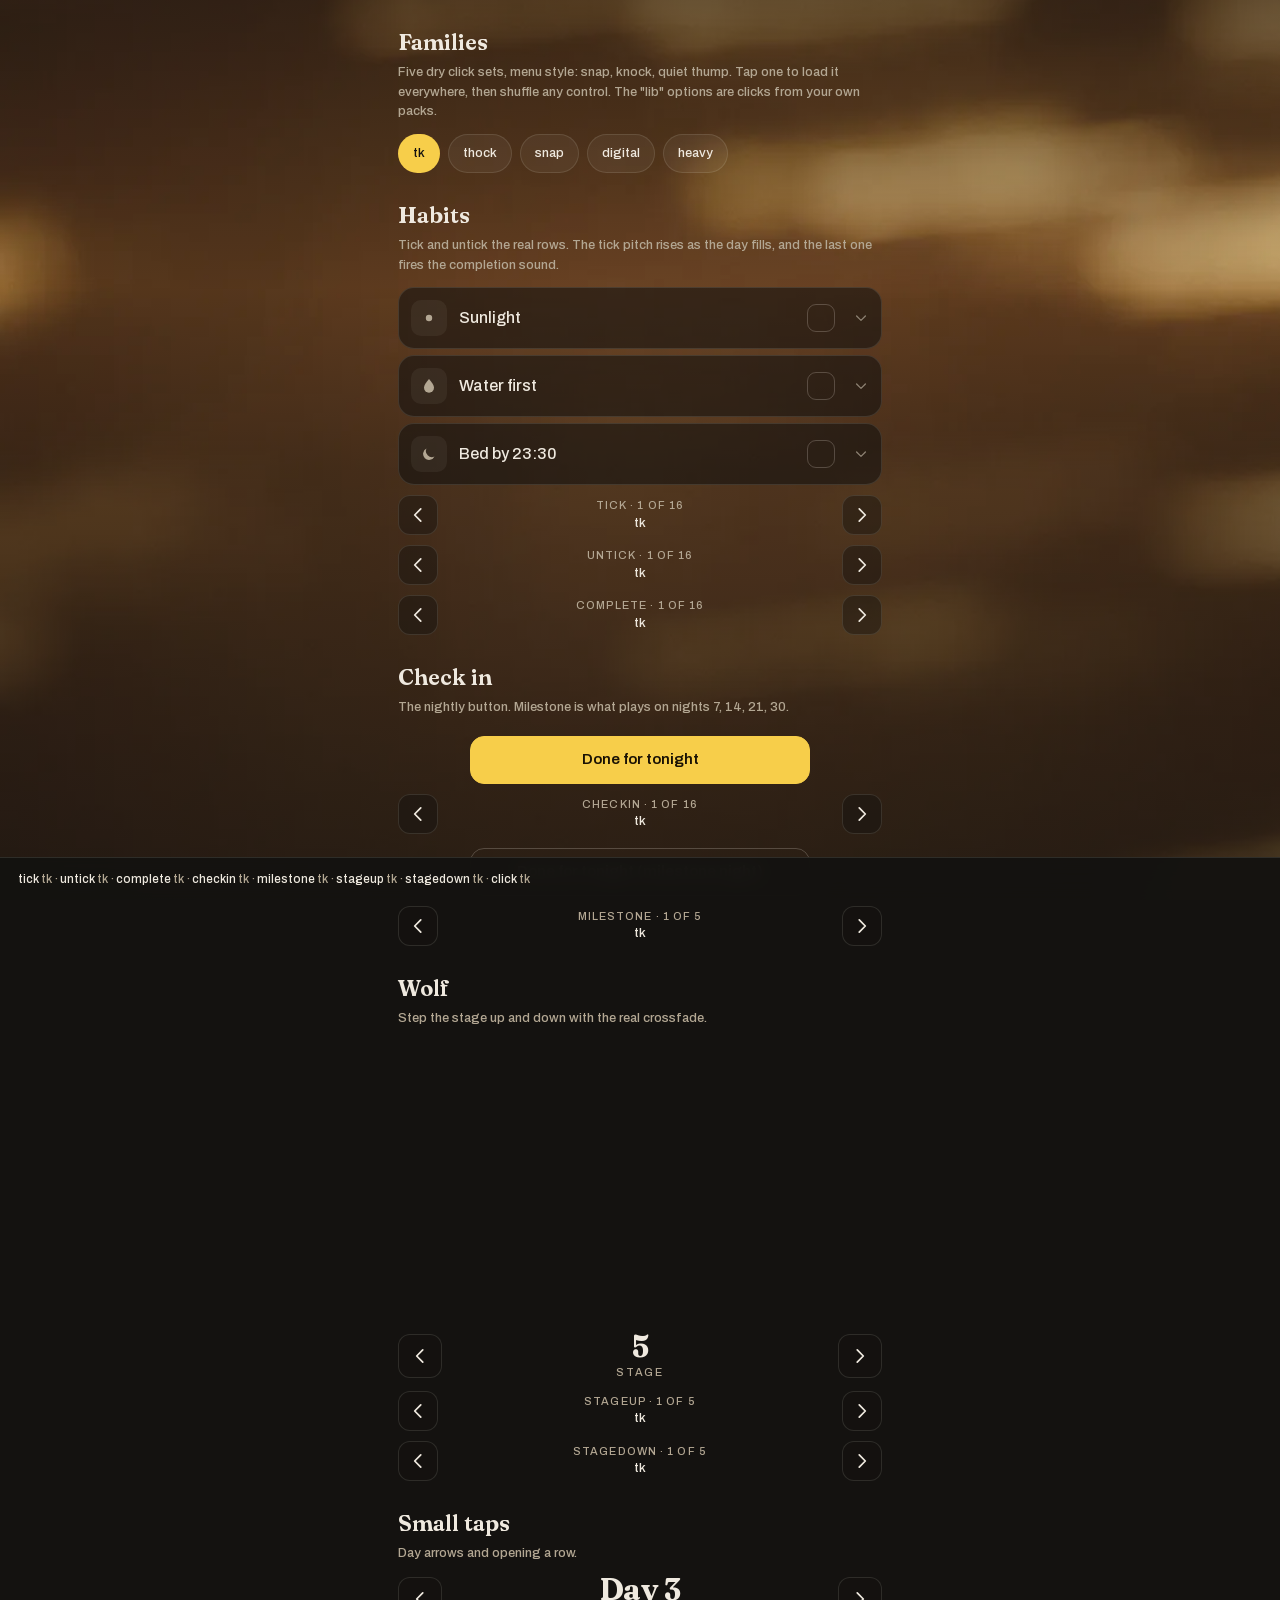
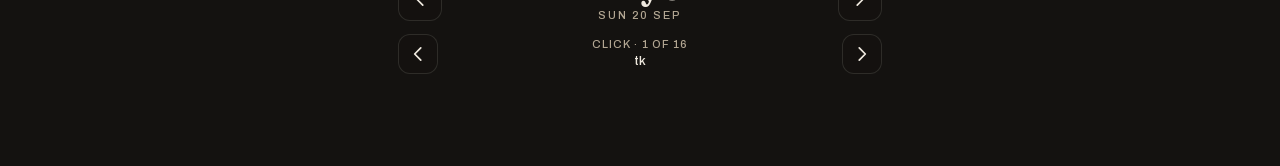
==== commit 35a1f3d0: "lab: click families" ====
--- a/lab.html
+++ b/lab.html
@@ -10,7 +10,7 @@
 <canvas id="grain" aria-hidden="true" style="display:none"></canvas>
 <div class="plate" style="background-image:url(img/bg/04.webp)"></div>
 <main style="position:relative;z-index:1">
-<h2 class="lab-h">Families</h2><p class="lab-p">Seven matched sets, every sound in the same key. Tap one to load it everywhere, then fine-tune any control below.</p>
+<h2 class="lab-h">Families</h2><p class="lab-p">Five dry click sets, menu style: snap, knock, quiet thump. Tap one to load it everywhere, then shuffle any control. The "lib" options are clicks from your own packs.</p>
 <div class="fams" id="fams"></div>
 
 <h2 class="lab-h">Habits</h2><p class="lab-p">Tick and untick the real rows. The tick pitch rises as the day fills, and the last one fires the completion sound.</p>
@@ -38,15 +38,15 @@
 </main>
 <div class="sum" id="sum"></div>
 <script>
-const D={"tick":[["tick-soft.mp3","soft","soft"],["tick-marimba.mp3","marimba","marimba"],["tick-glass.mp3","glass","glass"],["tick-pluck.mp3","pluck","pluck"],["tick-bubble.mp3","bubble","bubble"],["tick-wood.mp3","wood","wood"],["tick-deep.mp3","deep","deep"],["tick-blip.mp3","lib blip","library"],["tick-button.mp3","lib button","library"],["tick-droplet.mp3","lib droplet","library"],["tick-glassy-ping.mp3","lib glassy ping","library"],["tick-wooden-pulse.mp3","lib wooden pulse","library"]],"untick":[["untick-soft.mp3","soft","soft"],["untick-marimba.mp3","marimba","marimba"],["untick-glass.mp3","glass","glass"],["untick-pluck.mp3","pluck","pluck"],["untick-bubble.mp3","bubble","bubble"],["untick-wood.mp3","wood","wood"],["untick-deep.mp3","deep","deep"]],"complete":[["complete-soft.mp3","soft","soft"],["complete-marimba.mp3","marimba","marimba"],["complete-glass.mp3","glass","glass"],["complete-pluck.mp3","pluck","pluck"],["complete-bubble.mp3","bubble","bubble"],["complete-wood.mp3","wood","wood"],["complete-deep.mp3","deep","deep"],["complete-shimmer.mp3","lib shimmer","library"],["complete-bright-bell.mp3","lib bright bell","library"]],"checkin":[["checkin-soft.mp3","soft","soft"],["checkin-marimba.mp3","marimba","marimba"],["checkin-glass.mp3","glass","glass"],["checkin-pluck.mp3","pluck","pluck"],["checkin-bubble.mp3","bubble","bubble"],["checkin-wood.mp3","wood","wood"],["checkin-deep.mp3","deep","deep"],["checkin-mystifying-pluck.mp3","lib mystifying pluck","library"],["checkin-pluck-of-destiny.mp3","lib pluck of destiny","library"]],"milestone":[["milestone-soft.mp3","soft","soft"],["milestone-marimba.mp3","marimba","marimba"],["milestone-glass.mp3","glass","glass"],["milestone-pluck.mp3","pluck","pluck"],["milestone-bubble.mp3","bubble","bubble"],["milestone-wood.mp3","wood","wood"],["milestone-deep.mp3","deep","deep"],["milestone-buff-spell-1.mp3","lib buff spell 1","library"],["milestone-buff-spell-3.mp3","lib buff spell 3","library"]],"stageup":[["stageup-soft.mp3","soft","soft"],["stageup-marimba.mp3","marimba","marimba"],["stageup-glass.mp3","glass","glass"],["stageup-pluck.mp3","pluck","pluck"],["stageup-bubble.mp3","bubble","bubble"],["stageup-wood.mp3","wood","wood"],["stageup-deep.mp3","deep","deep"],["stageup-bamboo-echo.mp3","lib bamboo echo","library"]],"stagedown":[["stagedown-soft.mp3","soft","soft"],["stagedown-marimba.mp3","marimba","marimba"],["stagedown-glass.mp3","glass","glass"],["stagedown-pluck.mp3","pluck","pluck"],["stagedown-bubble.mp3","bubble","bubble"],["stagedown-wood.mp3","wood","wood"],["stagedown-deep.mp3","deep","deep"]],"click":[["click-soft.mp3","soft","soft"],["click-marimba.mp3","marimba","marimba"],["click-glass.mp3","glass","glass"],["click-pluck.mp3","pluck","pluck"],["click-bubble.mp3","bubble","bubble"],["click-wood.mp3","wood","wood"],["click-deep.mp3","deep","deep"],["click-simple-switch.mp3","lib simple switch","library"],["click-switch-on.mp3","lib switch on","library"],["click-slider.mp3","lib slider","library"]]};
-const FAMS=["soft", "marimba", "glass", "pluck", "bubble", "wood", "deep"];
+const D={"tick":[["tick-tk.mp3","tk","tk"],["tick-thock.mp3","thock","thock"],["tick-snap.mp3","snap","snap"],["tick-digital.mp3","digital","digital"],["tick-heavy.mp3","heavy","heavy"],["tick-bassy-click.mp3","lib bassy click","library"],["tick-click-thud.mp3","lib click thud","library"],["tick-latch-click.mp3","lib latch click","library"],["tick-slider-click.mp3","lib slider click","library"],["tick-simple-switch.mp3","lib simple switch","library"],["tick-stutter-click.mp3","lib stutter click","library"],["tick-windy-click.mp3","lib windy click","library"],["tick-button.mp3","lib button","library"],["tick-shutter-click.mp3","lib shutter click","library"],["tick-mini-gears.mp3","lib mini gears","library"],["tick-treadmill-button.mp3","lib treadmill button","library"]],"untick":[["untick-tk.mp3","tk","tk"],["untick-thock.mp3","thock","thock"],["untick-snap.mp3","snap","snap"],["untick-digital.mp3","digital","digital"],["untick-heavy.mp3","heavy","heavy"],["untick-bassy-click.mp3","lib bassy click","library"],["untick-click-thud.mp3","lib click thud","library"],["untick-latch-click.mp3","lib latch click","library"],["untick-slider-click.mp3","lib slider click","library"],["untick-simple-switch.mp3","lib simple switch","library"],["untick-stutter-click.mp3","lib stutter click","library"],["untick-windy-click.mp3","lib windy click","library"],["untick-button.mp3","lib button","library"],["untick-shutter-click.mp3","lib shutter click","library"],["untick-mini-gears.mp3","lib mini gears","library"],["untick-treadmill-button.mp3","lib treadmill button","library"]],"complete":[["complete-tk.mp3","tk","tk"],["complete-thock.mp3","thock","thock"],["complete-snap.mp3","snap","snap"],["complete-digital.mp3","digital","digital"],["complete-heavy.mp3","heavy","heavy"],["complete-bassy-click.mp3","lib bassy click","library"],["complete-click-thud.mp3","lib click thud","library"],["complete-latch-click.mp3","lib latch click","library"],["complete-slider-click.mp3","lib slider click","library"],["complete-simple-switch.mp3","lib simple switch","library"],["complete-stutter-click.mp3","lib stutter click","library"],["complete-windy-click.mp3","lib windy click","library"],["complete-button.mp3","lib button","library"],["complete-shutter-click.mp3","lib shutter click","library"],["complete-mini-gears.mp3","lib mini gears","library"],["complete-treadmill-button.mp3","lib treadmill button","library"]],"checkin":[["checkin-tk.mp3","tk","tk"],["checkin-thock.mp3","thock","thock"],["checkin-snap.mp3","snap","snap"],["checkin-digital.mp3","digital","digital"],["checkin-heavy.mp3","heavy","heavy"],["checkin-bassy-click.mp3","lib bassy click","library"],["checkin-click-thud.mp3","lib click thud","library"],["checkin-latch-click.mp3","lib latch click","library"],["checkin-slider-click.mp3","lib slider click","library"],["checkin-simple-switch.mp3","lib simple switch","library"],["checkin-stutter-click.mp3","lib stutter click","library"],["checkin-windy-click.mp3","lib windy click","library"],["checkin-button.mp3","lib button","library"],["checkin-shutter-click.mp3","lib shutter click","library"],["checkin-mini-gears.mp3","lib mini gears","library"],["checkin-treadmill-button.mp3","lib treadmill button","library"]],"milestone":[["milestone-tk.mp3","tk","tk"],["milestone-thock.mp3","thock","thock"],["milestone-snap.mp3","snap","snap"],["milestone-digital.mp3","digital","digital"],["milestone-heavy.mp3","heavy","heavy"]],"stageup":[["stageup-tk.mp3","tk","tk"],["stageup-thock.mp3","thock","thock"],["stageup-snap.mp3","snap","snap"],["stageup-digital.mp3","digital","digital"],["stageup-heavy.mp3","heavy","heavy"]],"stagedown":[["stagedown-tk.mp3","tk","tk"],["stagedown-thock.mp3","thock","thock"],["stagedown-snap.mp3","snap","snap"],["stagedown-digital.mp3","digital","digital"],["stagedown-heavy.mp3","heavy","heavy"]],"click":[["click-tk.mp3","tk","tk"],["click-thock.mp3","thock","thock"],["click-snap.mp3","snap","snap"],["click-digital.mp3","digital","digital"],["click-heavy.mp3","heavy","heavy"],["click-bassy-click.mp3","lib bassy click","library"],["click-click-thud.mp3","lib click thud","library"],["click-latch-click.mp3","lib latch click","library"],["click-slider-click.mp3","lib slider click","library"],["click-simple-switch.mp3","lib simple switch","library"],["click-stutter-click.mp3","lib stutter click","library"],["click-windy-click.mp3","lib windy click","library"],["click-button.mp3","lib button","library"],["click-shutter-click.mp3","lib shutter click","library"],["click-mini-gears.mp3","lib mini gears","library"],["click-treadmill-button.mp3","lib treadmill button","library"]]};
+const FAMS=["tk", "thock", "snap", "digital", "heavy"];
 const K="wolf.picks"; let picks={}; try{picks=JSON.parse(localStorage.getItem(K)||"{}")}catch{}
 const idx={}; Object.keys(D).forEach(e=>{const i=D[e].findIndex(x=>x[0]===picks[e]); idx[e]=i<0?0:i});
-const pool={}; function play(ev,o={}){const f=D[ev][idx[ev]][0]; let a=pool[f]; if(!a){a=new Audio("sfx/lib2/"+f); a.preservesPitch=false; a.webkitPreservesPitch=false; pool[f]=a} const go=()=>{a.pause(); a.currentTime=0; a.playbackRate=o.rate||1; a.volume=o.gain==null?1:o.gain; a.play().catch(()=>{})}; o.delay?setTimeout(go,o.delay*1000):go()}
+const pool={}; function play(ev,o={}){const f=D[ev][idx[ev]][0]; let a=pool[f]; if(!a){a=new Audio("sfx/lib3/"+f); a.preservesPitch=false; a.webkitPreservesPitch=false; pool[f]=a} const go=()=>{a.pause(); a.currentTime=0; a.playbackRate=o.rate||1; a.volume=o.gain==null?1:o.gain; a.play().catch(()=>{})}; o.delay?setTimeout(go,o.delay*1000):go()}
 const F=document.getElementById("fams"); function paintF(){const cur=FAMS.find(f=>Object.keys(D).every(e=>D[e][idx[e]][2]===f)); F.innerHTML=FAMS.map(f=>`<button data-f="${f}" class="${f===cur?"on":""}">${f}</button>`).join("")} F.addEventListener("click",e=>{const b=e.target.closest("button[data-f]"); if(!b)return; Object.keys(D).forEach(ev=>{const i=D[ev].findIndex(x=>x[2]===b.dataset.f); if(i>=0) idx[ev]=i}); document.querySelectorAll(".shuf").forEach(el=>el._paint&&el._paint()); save(); play("tick"); play("complete",{delay:0.25})});
 function save(){paintF(); Object.keys(D).forEach(e=>picks[e]=D[e][idx[e]][0]); localStorage.setItem(K,JSON.stringify(picks)); document.getElementById("sum").innerHTML=Object.keys(D).map(e=>`<b>${e}</b> ${D[e][idx[e]][1]}`).join(" · ")}
-document.querySelectorAll(".shuf").forEach(el=>{const ev=el.dataset.ev; const paint=()=>{el.innerHTML=`<button class="nav-btn" data-d="-1"><svg viewBox="0 0 20 20" fill="none" stroke="currentColor" stroke-width="1.6" stroke-linecap="round" stroke-linejoin="round"><path d="M12.5 4.5 7 10l5.5 5.5"/></svg></button><div class="name"><small>${ev} · ${idx[ev]+1} of ${D[ev].length}</small>${D[ev][idx[ev]][1]}</div><button class="nav-btn" data-d="1"><svg viewBox="0 0 20 20" fill="none" stroke="currentColor" stroke-width="1.6" stroke-linecap="round" stroke-linejoin="round"><path d="M7.5 4.5 13 10l-5.5 5.5"/></svg></button>`}; paint();
- el.addEventListener("click",e=>{const b=e.target.closest("button[data-d]"); if(!b)return; idx[ev]=(idx[ev]+Number(b.dataset.d)+D[ev].length)%D[ev].length; paint(); el._paint=paint; save(); play(ev)})});
+document.querySelectorAll(".shuf").forEach(el=>{const ev=el.dataset.ev; const paint=()=>{el.innerHTML=`<button class="nav-btn" data-d="-1"><svg viewBox="0 0 20 20" fill="none" stroke="currentColor" stroke-width="1.6" stroke-linecap="round" stroke-linejoin="round"><path d="M12.5 4.5 7 10l5.5 5.5"/></svg></button><div class="name"><small>${ev} · ${idx[ev]+1} of ${D[ev].length}</small>${D[ev][idx[ev]][1]}</div><button class="nav-btn" data-d="1"><svg viewBox="0 0 20 20" fill="none" stroke="currentColor" stroke-width="1.6" stroke-linecap="round" stroke-linejoin="round"><path d="M7.5 4.5 13 10l-5.5 5.5"/></svg></button>`}; paint(); el._paint=paint;
+ el.addEventListener("click",e=>{const b=e.target.closest("button[data-d]"); if(!b)return; idx[ev]=(idx[ev]+Number(b.dataset.d)+D[ev].length)%D[ev].length; paint(); save(); play(ev)})});
 // real habit rows
 const I={sun:'<circle cx="10" cy="10" r="3.2"/><path d="M10 2.5v2M10 15.5v2M2.5 10h2M15.5 10h2M4.7 4.7l1.4 1.4M13.9 13.9l1.4 1.4M4.7 15.3l1.4-1.4M13.9 6.1l1.4-1.4"/>',drop:'<path d="M10 3c3 3.6 5 6.2 5 8.7a5 5 0 0 1-10 0C5 9.2 7 6.6 10 3z"/>',moon:'<path d="M15.5 12.5A6 6 0 0 1 7.5 4.5a6 6 0 1 0 8 8z"/>'};
 const svg=(k,vb=20,sw=1.5)=>`<svg viewBox="0 0 ${vb} ${vb}" fill="none" stroke="currentColor" stroke-width="${sw}" stroke-linecap="round" stroke-linejoin="round">${k==="tick"?'<path d="M3 8.6l3.1 3.1L13 4.9"/>':k==="chev"?'<path d="M4.5 7.5L10 13l5.5-5.5"/>':I[k]}</svg>`;
--- a/styles.css
+++ b/styles.css
@@ -74,8 +74,6 @@
 .stage-art{position:absolute;inset:0}
 .stage-art img,.stage-art video{
   position:absolute;inset:0;width:100%;height:100%;object-fit:cover;display:block;
-  -webkit-mask-image:radial-gradient(ellipse 50% 50% at 50% 50%,#000 80%,transparent 100%);
-  mask-image:radial-gradient(ellipse 50% 50% at 50% 50%,#000 80%,transparent 100%);
   filter:drop-shadow(0 0 30px rgba(247,206,74,.16));
 }
 .stage-art .a{opacity:1}
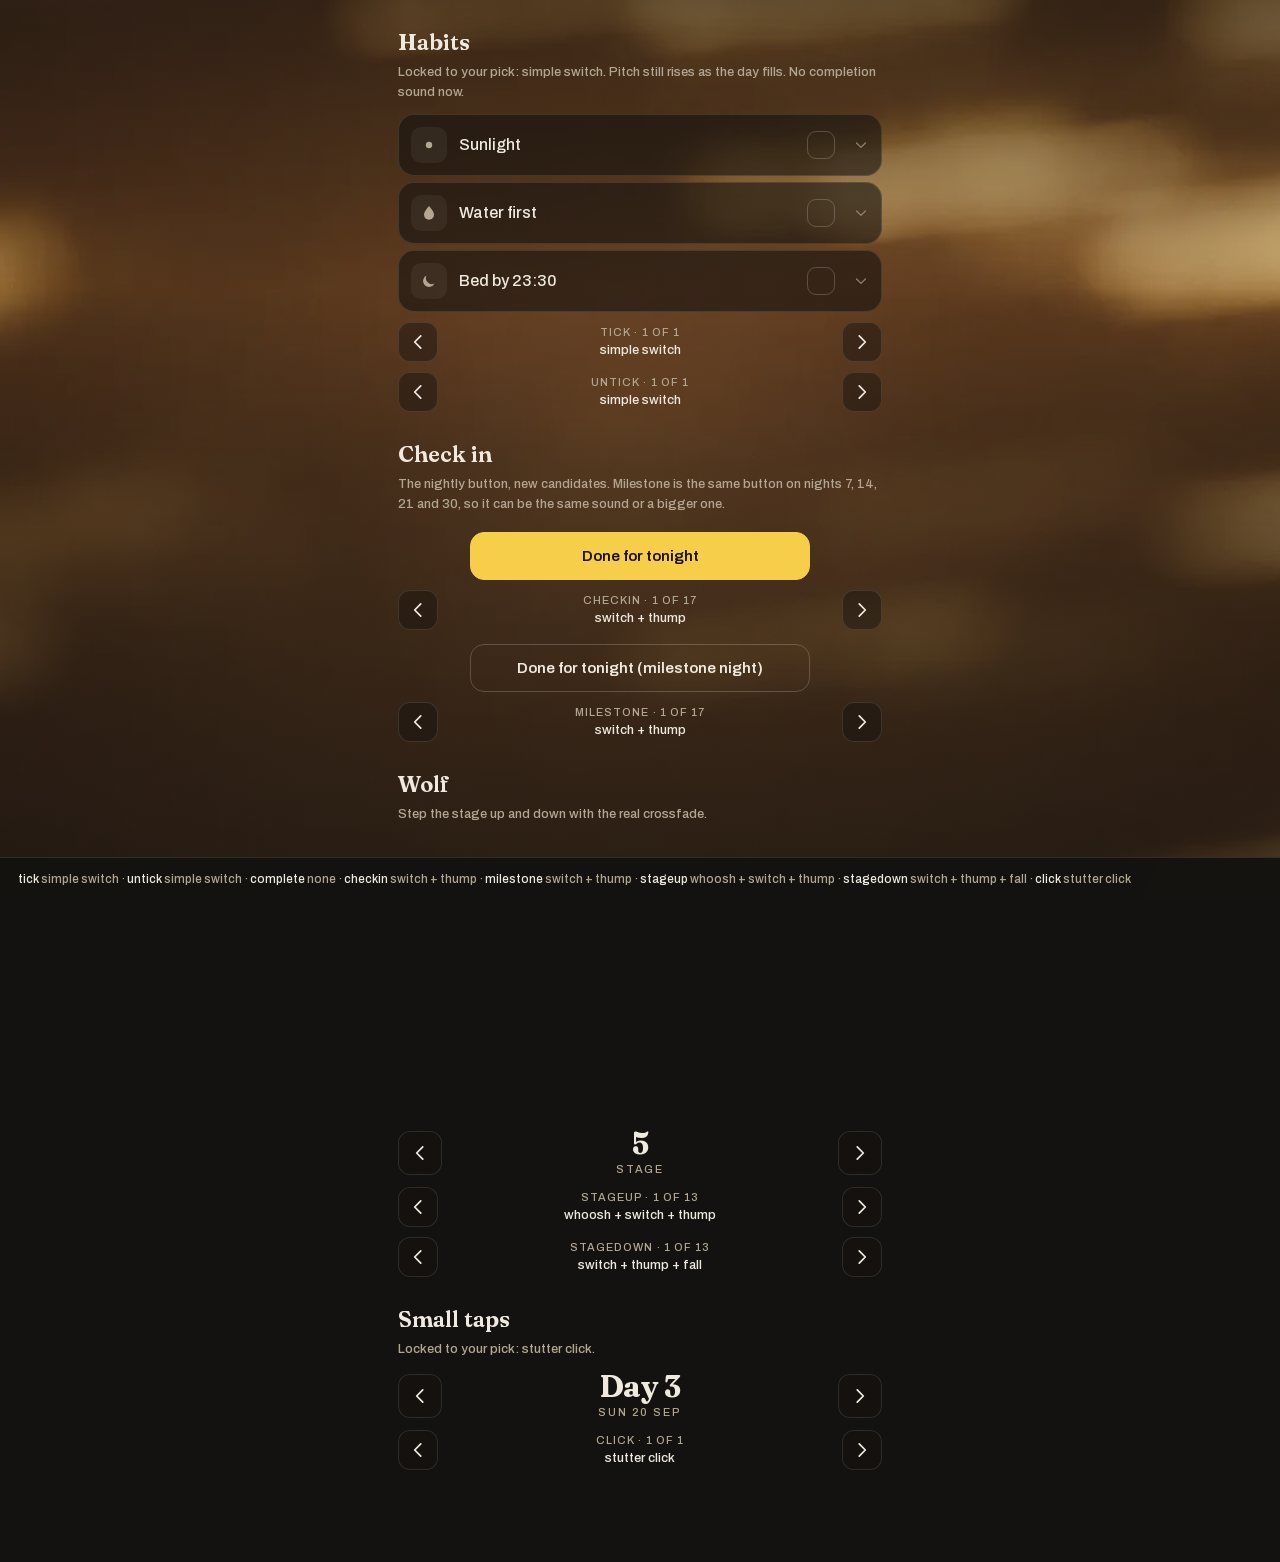
==== commit 6e223c0a: "lab: round 4 candidates" ====
--- a/lab.html
+++ b/lab.html
@@ -10,16 +10,15 @@
 <canvas id="grain" aria-hidden="true" style="display:none"></canvas>
 <div class="plate" style="background-image:url(img/bg/04.webp)"></div>
 <main style="position:relative;z-index:1">
-<h2 class="lab-h">Families</h2><p class="lab-p">Five dry click sets, menu style: snap, knock, quiet thump. Tap one to load it everywhere, then shuffle any control. The "lib" options are clicks from your own packs.</p>
-<div class="fams" id="fams"></div>
+<div class="fams" id="fams" hidden></div>
 
-<h2 class="lab-h">Habits</h2><p class="lab-p">Tick and untick the real rows. The tick pitch rises as the day fills, and the last one fires the completion sound.</p>
+<h2 class="lab-h">Habits</h2><p class="lab-p">Locked to your pick: simple switch. Pitch still rises as the day fills. No completion sound now.</p>
 <div class="habits" id="rows"></div>
 <div class="shuf" data-ev="tick"></div>
 <div class="shuf" data-ev="untick"></div>
 <div class="shuf" data-ev="complete"></div>
 
-<h2 class="lab-h">Check in</h2><p class="lab-p">The nightly button. Milestone is what plays on nights 7, 14, 21, 30.</p>
+<h2 class="lab-h">Check in</h2><p class="lab-p">The nightly button, new candidates. Milestone is the same button on nights 7, 14, 21 and 30, so it can be the same sound or a bigger one.</p>
 <div class="checkin"><button class="btn primary wide" id="btnCheckin">Done for tonight</button></div>
 <div class="shuf" data-ev="checkin"></div>
 <div class="checkin" style="margin-top:8px"><button class="btn wide" id="btnMilestone">Done for tonight (milestone night)</button></div>
@@ -31,21 +30,21 @@
 <div class="shuf" data-ev="stageup"></div>
 <div class="shuf" data-ev="stagedown"></div>
 
-<h2 class="lab-h">Small taps</h2><p class="lab-p">Day arrows and opening a row.</p>
+<h2 class="lab-h">Small taps</h2><p class="lab-p">Locked to your pick: stutter click.</p>
 <div class="daynav"><button class="nav-btn" id="prev"><svg viewBox="0 0 20 20" fill="none" stroke="currentColor" stroke-width="1.6" stroke-linecap="round" stroke-linejoin="round"><path d="M12.5 4.5 7 10l5.5 5.5"/></svg></button><div class="daylabel"><span class="daynum">Day 3</span><span class="daydate">Sun 20 Sep</span></div><button class="nav-btn" id="next"><svg viewBox="0 0 20 20" fill="none" stroke="currentColor" stroke-width="1.6" stroke-linecap="round" stroke-linejoin="round"><path d="M7.5 4.5 13 10l-5.5 5.5"/></svg></button></div>
 <div class="shuf" data-ev="click"></div>
 
 </main>
 <div class="sum" id="sum"></div>
 <script>
-const D={"tick":[["tick-tk.mp3","tk","tk"],["tick-thock.mp3","thock","thock"],["tick-snap.mp3","snap","snap"],["tick-digital.mp3","digital","digital"],["tick-heavy.mp3","heavy","heavy"],["tick-bassy-click.mp3","lib bassy click","library"],["tick-click-thud.mp3","lib click thud","library"],["tick-latch-click.mp3","lib latch click","library"],["tick-slider-click.mp3","lib slider click","library"],["tick-simple-switch.mp3","lib simple switch","library"],["tick-stutter-click.mp3","lib stutter click","library"],["tick-windy-click.mp3","lib windy click","library"],["tick-button.mp3","lib button","library"],["tick-shutter-click.mp3","lib shutter click","library"],["tick-mini-gears.mp3","lib mini gears","library"],["tick-treadmill-button.mp3","lib treadmill button","library"]],"untick":[["untick-tk.mp3","tk","tk"],["untick-thock.mp3","thock","thock"],["untick-snap.mp3","snap","snap"],["untick-digital.mp3","digital","digital"],["untick-heavy.mp3","heavy","heavy"],["untick-bassy-click.mp3","lib bassy click","library"],["untick-click-thud.mp3","lib click thud","library"],["untick-latch-click.mp3","lib latch click","library"],["untick-slider-click.mp3","lib slider click","library"],["untick-simple-switch.mp3","lib simple switch","library"],["untick-stutter-click.mp3","lib stutter click","library"],["untick-windy-click.mp3","lib windy click","library"],["untick-button.mp3","lib button","library"],["untick-shutter-click.mp3","lib shutter click","library"],["untick-mini-gears.mp3","lib mini gears","library"],["untick-treadmill-button.mp3","lib treadmill button","library"]],"complete":[["complete-tk.mp3","tk","tk"],["complete-thock.mp3","thock","thock"],["complete-snap.mp3","snap","snap"],["complete-digital.mp3","digital","digital"],["complete-heavy.mp3","heavy","heavy"],["complete-bassy-click.mp3","lib bassy click","library"],["complete-click-thud.mp3","lib click thud","library"],["complete-latch-click.mp3","lib latch click","library"],["complete-slider-click.mp3","lib slider click","library"],["complete-simple-switch.mp3","lib simple switch","library"],["complete-stutter-click.mp3","lib stutter click","library"],["complete-windy-click.mp3","lib windy click","library"],["complete-button.mp3","lib button","library"],["complete-shutter-click.mp3","lib shutter click","library"],["complete-mini-gears.mp3","lib mini gears","library"],["complete-treadmill-button.mp3","lib treadmill button","library"]],"checkin":[["checkin-tk.mp3","tk","tk"],["checkin-thock.mp3","thock","thock"],["checkin-snap.mp3","snap","snap"],["checkin-digital.mp3","digital","digital"],["checkin-heavy.mp3","heavy","heavy"],["checkin-bassy-click.mp3","lib bassy click","library"],["checkin-click-thud.mp3","lib click thud","library"],["checkin-latch-click.mp3","lib latch click","library"],["checkin-slider-click.mp3","lib slider click","library"],["checkin-simple-switch.mp3","lib simple switch","library"],["checkin-stutter-click.mp3","lib stutter click","library"],["checkin-windy-click.mp3","lib windy click","library"],["checkin-button.mp3","lib button","library"],["checkin-shutter-click.mp3","lib shutter click","library"],["checkin-mini-gears.mp3","lib mini gears","library"],["checkin-treadmill-button.mp3","lib treadmill button","library"]],"milestone":[["milestone-tk.mp3","tk","tk"],["milestone-thock.mp3","thock","thock"],["milestone-snap.mp3","snap","snap"],["milestone-digital.mp3","digital","digital"],["milestone-heavy.mp3","heavy","heavy"]],"stageup":[["stageup-tk.mp3","tk","tk"],["stageup-thock.mp3","thock","thock"],["stageup-snap.mp3","snap","snap"],["stageup-digital.mp3","digital","digital"],["stageup-heavy.mp3","heavy","heavy"]],"stagedown":[["stagedown-tk.mp3","tk","tk"],["stagedown-thock.mp3","thock","thock"],["stagedown-snap.mp3","snap","snap"],["stagedown-digital.mp3","digital","digital"],["stagedown-heavy.mp3","heavy","heavy"]],"click":[["click-tk.mp3","tk","tk"],["click-thock.mp3","thock","thock"],["click-snap.mp3","snap","snap"],["click-digital.mp3","digital","digital"],["click-heavy.mp3","heavy","heavy"],["click-bassy-click.mp3","lib bassy click","library"],["click-click-thud.mp3","lib click thud","library"],["click-latch-click.mp3","lib latch click","library"],["click-slider-click.mp3","lib slider click","library"],["click-simple-switch.mp3","lib simple switch","library"],["click-stutter-click.mp3","lib stutter click","library"],["click-windy-click.mp3","lib windy click","library"],["click-button.mp3","lib button","library"],["click-shutter-click.mp3","lib shutter click","library"],["click-mini-gears.mp3","lib mini gears","library"],["click-treadmill-button.mp3","lib treadmill button","library"]]};
-const FAMS=["tk", "thock", "snap", "digital", "heavy"];
+const D={"tick":[["tick-simple-switch.mp3","simple switch","locked"]],"untick":[["untick-simple-switch.mp3","simple switch","locked"]],"complete":[],"checkin":[["checkin-switch-thump.mp3","switch + thump","composite"],["checkin-double-switch-thump.mp3","double switch + thump","composite"],["checkin-hit-1.mp3","hit 1","library"],["checkin-hit-2.mp3","hit 2","library"],["checkin-hit-3.mp3","hit 3","library"],["checkin-ping-1.mp3","ping 1","library"],["checkin-ping-2.mp3","ping 2","library"],["checkin-clock-1.mp3","clock 1","library"],["checkin-small-drum-hit.mp3","small drum hit","library"],["checkin-soft-deep-drum.mp3","soft deep drum","library"],["checkin-weight-on-floor.mp3","weight on floor","library"],["checkin-weight-on-stand.mp3","weight on stand","library"],["checkin-metal-plugin.mp3","metal plugin","library"],["checkin-crispy-metal.mp3","crispy metal","library"],["checkin-mech-double-hit.mp3","mech double hit","library"],["checkin-clock-low-impact.mp3","clock low impact","library"],["checkin-low-metal-impact.mp3","low metal impact","library"]],"milestone":[["milestone-switch-thump.mp3","switch + thump","composite"],["milestone-double-switch-thump.mp3","double switch + thump","composite"],["milestone-hit-1.mp3","hit 1","library"],["milestone-hit-2.mp3","hit 2","library"],["milestone-hit-3.mp3","hit 3","library"],["milestone-ping-1.mp3","ping 1","library"],["milestone-ping-2.mp3","ping 2","library"],["milestone-clock-1.mp3","clock 1","library"],["milestone-small-drum-hit.mp3","small drum hit","library"],["milestone-soft-deep-drum.mp3","soft deep drum","library"],["milestone-weight-on-floor.mp3","weight on floor","library"],["milestone-weight-on-stand.mp3","weight on stand","library"],["milestone-metal-plugin.mp3","metal plugin","library"],["milestone-crispy-metal.mp3","crispy metal","library"],["milestone-mech-double-hit.mp3","mech double hit","library"],["milestone-clock-low-impact.mp3","clock low impact","library"],["milestone-low-metal-impact.mp3","low metal impact","library"]],"stageup":[["stageup-whoosh-switch-thump.mp3","whoosh + switch + thump","composite"],["stageup-rise-and-hit-gym.mp3","rise and hit (gym)","library"],["stageup-barbell-rising.mp3","barbell rising","library"],["stageup-barbell-snap.mp3","barbell snap","library"],["stageup-short-metal-riser.mp3","short metal riser","library"],["stageup-assembling-parts.mp3","assembling parts","library"],["stageup-metal-press-rising.mp3","metal press rising","library"],["stageup-camera-clicks-rising.mp3","camera clicks rising","library"],["stageup-giant-clock-click.mp3","giant clock click","library"],["stageup-riser-1.mp3","riser 1","library"],["stageup-riser-3.mp3","riser 3","library"],["stageup-whoosh-1.mp3","whoosh 1","library"],["stageup-metal-thunder-whoosh.mp3","metal thunder whoosh","library"]],"stagedown":[["stagedown-switch-thump-fall.mp3","switch + thump + fall","composite"],["stagedown-downer-1.mp3","downer 1","library"],["stagedown-downer-2.mp3","downer 2","library"],["stagedown-downer-3.mp3","downer 3","library"],["stagedown-downer-4.mp3","downer 4","library"],["stagedown-metal-press-slowing.mp3","metal press slowing","library"],["stagedown-clock-slowing.mp3","clock slowing","library"],["stagedown-seat-time-slowing.mp3","seat time slowing","library"],["stagedown-descending-noise.mp3","descending noise","library"],["stagedown-weight-loss.mp3","weight loss","library"],["stagedown-exhale-whoosh.mp3","exhale whoosh","library"],["stagedown-bass-drop.mp3","bass drop","library"],["stagedown-low-synth-whoosh.mp3","low synth whoosh","library"]],"click":[["click-stutter-click.mp3","stutter click","locked"]]};
+const FAMS=[];
 const K="wolf.picks"; let picks={}; try{picks=JSON.parse(localStorage.getItem(K)||"{}")}catch{}
 const idx={}; Object.keys(D).forEach(e=>{const i=D[e].findIndex(x=>x[0]===picks[e]); idx[e]=i<0?0:i});
-const pool={}; function play(ev,o={}){const f=D[ev][idx[ev]][0]; let a=pool[f]; if(!a){a=new Audio("sfx/lib3/"+f); a.preservesPitch=false; a.webkitPreservesPitch=false; pool[f]=a} const go=()=>{a.pause(); a.currentTime=0; a.playbackRate=o.rate||1; a.volume=o.gain==null?1:o.gain; a.play().catch(()=>{})}; o.delay?setTimeout(go,o.delay*1000):go()}
+const pool={}; function play(ev,o={}){if(!D[ev].length)return; const f=D[ev][idx[ev]][0]; let a=pool[f]; if(!a){a=new Audio("sfx/lib4/"+f); a.preservesPitch=false; a.webkitPreservesPitch=false; pool[f]=a} const go=()=>{a.pause(); a.currentTime=0; a.playbackRate=o.rate||1; a.volume=o.gain==null?1:o.gain; a.play().catch(()=>{})}; o.delay?setTimeout(go,o.delay*1000):go()}
 const F=document.getElementById("fams"); function paintF(){const cur=FAMS.find(f=>Object.keys(D).every(e=>D[e][idx[e]][2]===f)); F.innerHTML=FAMS.map(f=>`<button data-f="${f}" class="${f===cur?"on":""}">${f}</button>`).join("")} F.addEventListener("click",e=>{const b=e.target.closest("button[data-f]"); if(!b)return; Object.keys(D).forEach(ev=>{const i=D[ev].findIndex(x=>x[2]===b.dataset.f); if(i>=0) idx[ev]=i}); document.querySelectorAll(".shuf").forEach(el=>el._paint&&el._paint()); save(); play("tick"); play("complete",{delay:0.25})});
-function save(){paintF(); Object.keys(D).forEach(e=>picks[e]=D[e][idx[e]][0]); localStorage.setItem(K,JSON.stringify(picks)); document.getElementById("sum").innerHTML=Object.keys(D).map(e=>`<b>${e}</b> ${D[e][idx[e]][1]}`).join(" · ")}
-document.querySelectorAll(".shuf").forEach(el=>{const ev=el.dataset.ev; const paint=()=>{el.innerHTML=`<button class="nav-btn" data-d="-1"><svg viewBox="0 0 20 20" fill="none" stroke="currentColor" stroke-width="1.6" stroke-linecap="round" stroke-linejoin="round"><path d="M12.5 4.5 7 10l5.5 5.5"/></svg></button><div class="name"><small>${ev} · ${idx[ev]+1} of ${D[ev].length}</small>${D[ev][idx[ev]][1]}</div><button class="nav-btn" data-d="1"><svg viewBox="0 0 20 20" fill="none" stroke="currentColor" stroke-width="1.6" stroke-linecap="round" stroke-linejoin="round"><path d="M7.5 4.5 13 10l-5.5 5.5"/></svg></button>`}; paint(); el._paint=paint;
+function save(){paintF(); Object.keys(D).forEach(e=>picks[e]=D[e].length?D[e][idx[e]][0]:""); localStorage.setItem(K,JSON.stringify(picks)); document.getElementById("sum").innerHTML=Object.keys(D).map(e=>`<b>${e}</b> ${D[e].length?D[e][idx[e]][1]:"none"}`).join(" · ")}
+document.querySelectorAll(".shuf").forEach(el=>{const ev=el.dataset.ev; if(!D[ev].length){el.remove();return} const paint=()=>{el.innerHTML=`<button class="nav-btn" data-d="-1"><svg viewBox="0 0 20 20" fill="none" stroke="currentColor" stroke-width="1.6" stroke-linecap="round" stroke-linejoin="round"><path d="M12.5 4.5 7 10l5.5 5.5"/></svg></button><div class="name"><small>${ev} · ${idx[ev]+1} of ${D[ev].length}</small>${D[ev][idx[ev]][1]}</div><button class="nav-btn" data-d="1"><svg viewBox="0 0 20 20" fill="none" stroke="currentColor" stroke-width="1.6" stroke-linecap="round" stroke-linejoin="round"><path d="M7.5 4.5 13 10l-5.5 5.5"/></svg></button>`}; paint(); el._paint=paint;
  el.addEventListener("click",e=>{const b=e.target.closest("button[data-d]"); if(!b)return; idx[ev]=(idx[ev]+Number(b.dataset.d)+D[ev].length)%D[ev].length; paint(); save(); play(ev)})});
 // real habit rows
 const I={sun:'<circle cx="10" cy="10" r="3.2"/><path d="M10 2.5v2M10 15.5v2M2.5 10h2M15.5 10h2M4.7 4.7l1.4 1.4M13.9 13.9l1.4 1.4M4.7 15.3l1.4-1.4M13.9 6.1l1.4-1.4"/>',drop:'<path d="M10 3c3 3.6 5 6.2 5 8.7a5 5 0 0 1-10 0C5 9.2 7 6.6 10 3z"/>',moon:'<path d="M15.5 12.5A6 6 0 0 1 7.5 4.5a6 6 0 1 0 8 8z"/>'};
--- a/styles.css
+++ b/styles.css
@@ -75,6 +75,10 @@
 .stage-art img,.stage-art video{
   position:absolute;inset:0;width:100%;height:100%;object-fit:cover;display:block;
   filter:drop-shadow(0 0 30px rgba(247,206,74,.16));
+}
+#brainArt img,#brainArt video{
+  -webkit-mask-image:radial-gradient(ellipse 50% 50% at 50% 50%,#000 72%,transparent 100%);
+  mask-image:radial-gradient(ellipse 50% 50% at 50% 50%,#000 72%,transparent 100%);
 }
 .stage-art .a{opacity:1}
 .stage-art .b{opacity:0;transition:opacity .7s var(--ease)}
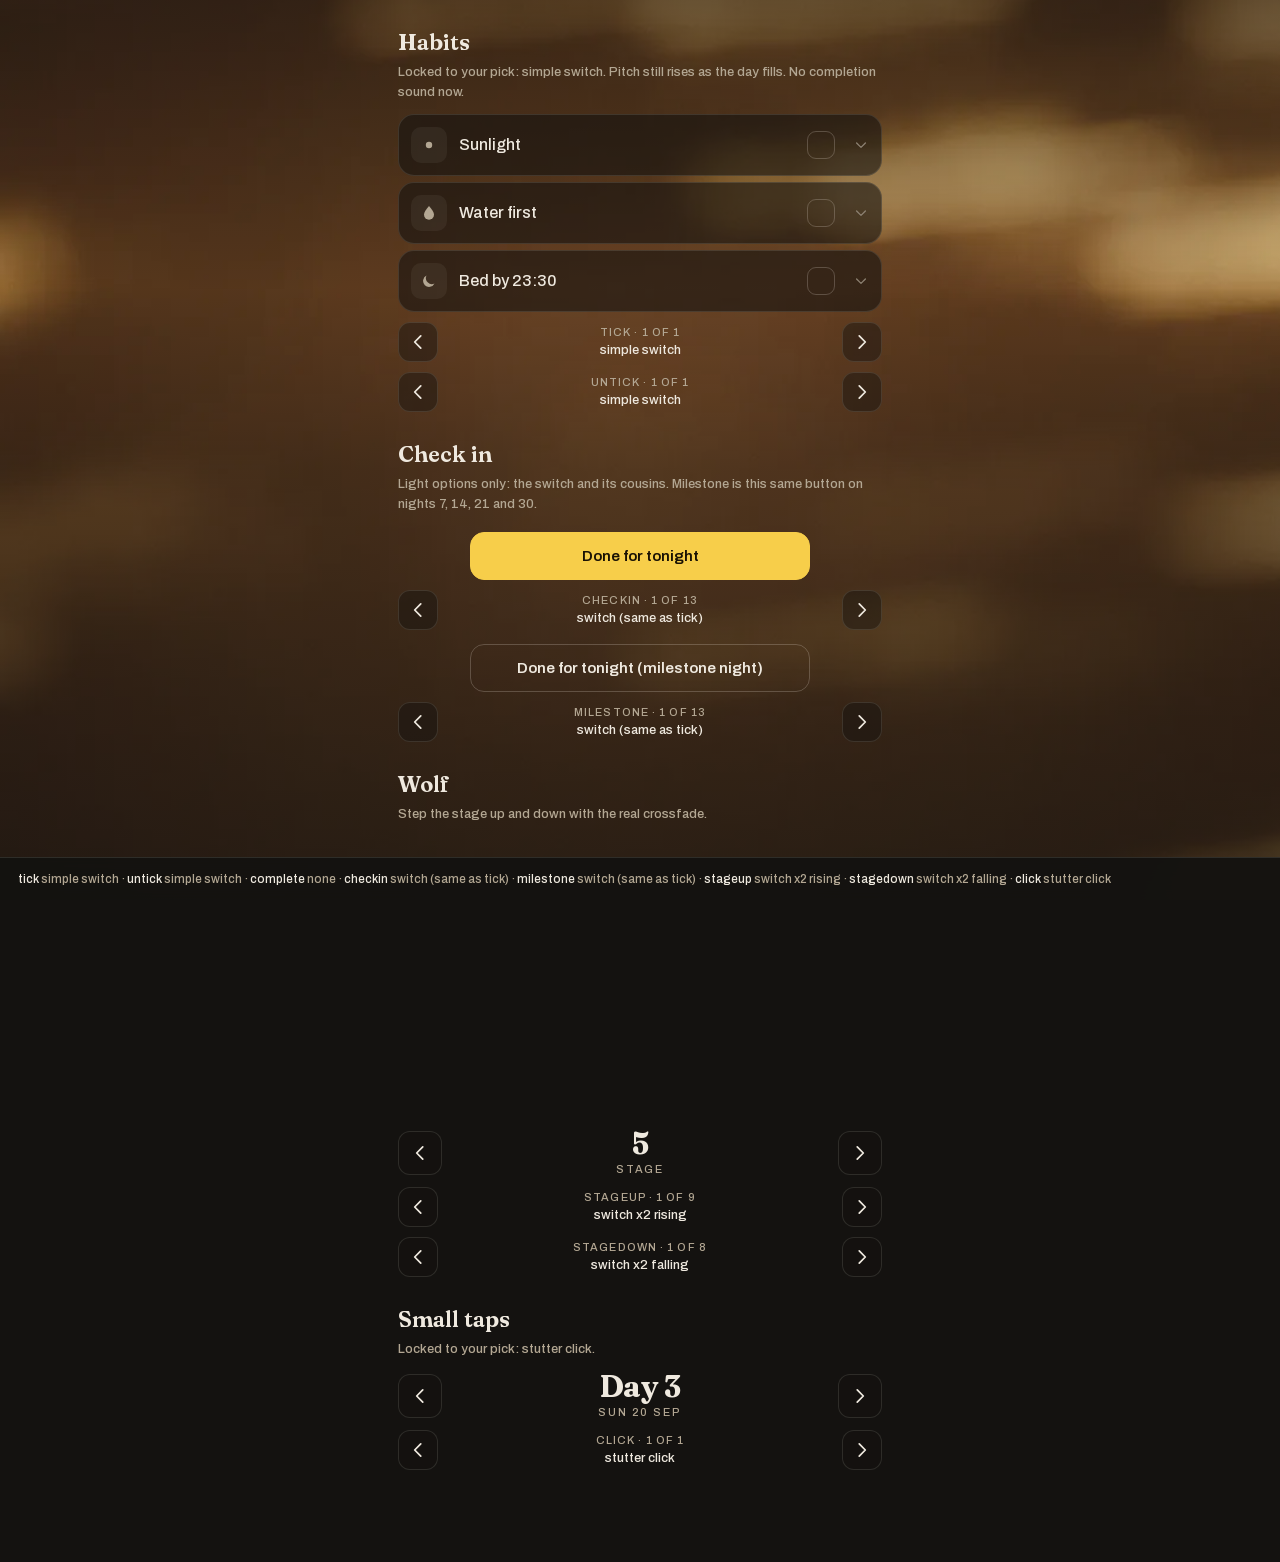
==== commit 1489f28c: "lab: round 5 light clicks" ====
--- a/lab.html
+++ b/lab.html
@@ -18,7 +18,7 @@
 <div class="shuf" data-ev="untick"></div>
 <div class="shuf" data-ev="complete"></div>
 
-<h2 class="lab-h">Check in</h2><p class="lab-p">The nightly button, new candidates. Milestone is the same button on nights 7, 14, 21 and 30, so it can be the same sound or a bigger one.</p>
+<h2 class="lab-h">Check in</h2><p class="lab-p">Light options only: the switch and its cousins. Milestone is this same button on nights 7, 14, 21 and 30.</p>
 <div class="checkin"><button class="btn primary wide" id="btnCheckin">Done for tonight</button></div>
 <div class="shuf" data-ev="checkin"></div>
 <div class="checkin" style="margin-top:8px"><button class="btn wide" id="btnMilestone">Done for tonight (milestone night)</button></div>
@@ -37,11 +37,11 @@
 </main>
 <div class="sum" id="sum"></div>
 <script>
-const D={"tick":[["tick-simple-switch.mp3","simple switch","locked"]],"untick":[["untick-simple-switch.mp3","simple switch","locked"]],"complete":[],"checkin":[["checkin-switch-thump.mp3","switch + thump","composite"],["checkin-double-switch-thump.mp3","double switch + thump","composite"],["checkin-hit-1.mp3","hit 1","library"],["checkin-hit-2.mp3","hit 2","library"],["checkin-hit-3.mp3","hit 3","library"],["checkin-ping-1.mp3","ping 1","library"],["checkin-ping-2.mp3","ping 2","library"],["checkin-clock-1.mp3","clock 1","library"],["checkin-small-drum-hit.mp3","small drum hit","library"],["checkin-soft-deep-drum.mp3","soft deep drum","library"],["checkin-weight-on-floor.mp3","weight on floor","library"],["checkin-weight-on-stand.mp3","weight on stand","library"],["checkin-metal-plugin.mp3","metal plugin","library"],["checkin-crispy-metal.mp3","crispy metal","library"],["checkin-mech-double-hit.mp3","mech double hit","library"],["checkin-clock-low-impact.mp3","clock low impact","library"],["checkin-low-metal-impact.mp3","low metal impact","library"]],"milestone":[["milestone-switch-thump.mp3","switch + thump","composite"],["milestone-double-switch-thump.mp3","double switch + thump","composite"],["milestone-hit-1.mp3","hit 1","library"],["milestone-hit-2.mp3","hit 2","library"],["milestone-hit-3.mp3","hit 3","library"],["milestone-ping-1.mp3","ping 1","library"],["milestone-ping-2.mp3","ping 2","library"],["milestone-clock-1.mp3","clock 1","library"],["milestone-small-drum-hit.mp3","small drum hit","library"],["milestone-soft-deep-drum.mp3","soft deep drum","library"],["milestone-weight-on-floor.mp3","weight on floor","library"],["milestone-weight-on-stand.mp3","weight on stand","library"],["milestone-metal-plugin.mp3","metal plugin","library"],["milestone-crispy-metal.mp3","crispy metal","library"],["milestone-mech-double-hit.mp3","mech double hit","library"],["milestone-clock-low-impact.mp3","clock low impact","library"],["milestone-low-metal-impact.mp3","low metal impact","library"]],"stageup":[["stageup-whoosh-switch-thump.mp3","whoosh + switch + thump","composite"],["stageup-rise-and-hit-gym.mp3","rise and hit (gym)","library"],["stageup-barbell-rising.mp3","barbell rising","library"],["stageup-barbell-snap.mp3","barbell snap","library"],["stageup-short-metal-riser.mp3","short metal riser","library"],["stageup-assembling-parts.mp3","assembling parts","library"],["stageup-metal-press-rising.mp3","metal press rising","library"],["stageup-camera-clicks-rising.mp3","camera clicks rising","library"],["stageup-giant-clock-click.mp3","giant clock click","library"],["stageup-riser-1.mp3","riser 1","library"],["stageup-riser-3.mp3","riser 3","library"],["stageup-whoosh-1.mp3","whoosh 1","library"],["stageup-metal-thunder-whoosh.mp3","metal thunder whoosh","library"]],"stagedown":[["stagedown-switch-thump-fall.mp3","switch + thump + fall","composite"],["stagedown-downer-1.mp3","downer 1","library"],["stagedown-downer-2.mp3","downer 2","library"],["stagedown-downer-3.mp3","downer 3","library"],["stagedown-downer-4.mp3","downer 4","library"],["stagedown-metal-press-slowing.mp3","metal press slowing","library"],["stagedown-clock-slowing.mp3","clock slowing","library"],["stagedown-seat-time-slowing.mp3","seat time slowing","library"],["stagedown-descending-noise.mp3","descending noise","library"],["stagedown-weight-loss.mp3","weight loss","library"],["stagedown-exhale-whoosh.mp3","exhale whoosh","library"],["stagedown-bass-drop.mp3","bass drop","library"],["stagedown-low-synth-whoosh.mp3","low synth whoosh","library"]],"click":[["click-stutter-click.mp3","stutter click","locked"]]};
+const D={"tick":[["tick-simple-switch.mp3","simple switch","locked"]],"untick":[["untick-simple-switch.mp3","simple switch","locked"]],"complete":[],"checkin":[["checkin-switch.mp3","switch (same as tick)","built"],["checkin-switch-low.mp3","switch, lower","built"],["checkin-switch-double.mp3","switch double","built"],["checkin-switch-soft-tock.mp3","switch + soft tock","built"],["checkin-switch-triple.mp3","switch roll (3)","built"],["checkin-stutter.mp3","stutter click","built"],["checkin-stutter-switch.mp3","stutter then switch","built"],["checkin-latch.mp3","latch click","library"],["checkin-slider.mp3","slider click","library"],["checkin-button.mp3","button","library"],["checkin-shutter.mp3","shutter click","library"],["checkin-gears.mp3","mini gears","library"],["checkin-switch-high.mp3","switch, higher","built"]],"milestone":[["milestone-switch.mp3","switch (same as tick)","built"],["milestone-switch-low.mp3","switch, lower","built"],["milestone-switch-double.mp3","switch double","built"],["milestone-switch-soft-tock.mp3","switch + soft tock","built"],["milestone-switch-triple.mp3","switch roll (3)","built"],["milestone-stutter.mp3","stutter click","built"],["milestone-stutter-switch.mp3","stutter then switch","built"],["milestone-latch.mp3","latch click","library"],["milestone-slider.mp3","slider click","library"],["milestone-button.mp3","button","library"],["milestone-shutter.mp3","shutter click","library"],["milestone-gears.mp3","mini gears","library"],["milestone-switch-high.mp3","switch, higher","built"]],"stageup":[["stageup-switch-up-2.mp3","switch x2 rising","built"],["stageup-switch-up-3.mp3","switch x3 rising","built"],["stageup-switch-up-4.mp3","switch x4 rising, quick","built"],["stageup-stutter-up.mp3","stutter x2 rising","built"],["stageup-gears-switch.mp3","mini gears then switch","built"],["stageup-shutter-switch.mp3","shutter then switch","built"],["stageup-switch-high.mp3","switch, higher","built"],["stageup-slider-up.mp3","slider x2 rising","built"],["stageup-latch.mp3","latch click","library"]],"stagedown":[["stagedown-switch-down-2.mp3","switch x2 falling","built"],["stagedown-switch-down-3.mp3","switch x3 falling","built"],["stagedown-switch-down-4.mp3","switch x4 falling, quick","built"],["stagedown-stutter-down.mp3","stutter x2 falling","built"],["stagedown-switch-low.mp3","switch, lower","built"],["stagedown-switch-gears.mp3","switch then mini gears","built"],["stagedown-slider-down.mp3","slider x2 falling","built"],["stagedown-latch-low.mp3","latch click, lower","library"]],"click":[["click-stutter-click.mp3","stutter click","locked"]]};
 const FAMS=[];
 const K="wolf.picks"; let picks={}; try{picks=JSON.parse(localStorage.getItem(K)||"{}")}catch{}
 const idx={}; Object.keys(D).forEach(e=>{const i=D[e].findIndex(x=>x[0]===picks[e]); idx[e]=i<0?0:i});
-const pool={}; function play(ev,o={}){if(!D[ev].length)return; const f=D[ev][idx[ev]][0]; let a=pool[f]; if(!a){a=new Audio("sfx/lib4/"+f); a.preservesPitch=false; a.webkitPreservesPitch=false; pool[f]=a} const go=()=>{a.pause(); a.currentTime=0; a.playbackRate=o.rate||1; a.volume=o.gain==null?1:o.gain; a.play().catch(()=>{})}; o.delay?setTimeout(go,o.delay*1000):go()}
+const pool={}; function play(ev,o={}){if(!D[ev].length)return; const f=D[ev][idx[ev]][0]; let a=pool[f]; if(!a){a=new Audio("sfx/lib5/"+f); a.preservesPitch=false; a.webkitPreservesPitch=false; pool[f]=a} const go=()=>{a.pause(); a.currentTime=0; a.playbackRate=o.rate||1; a.volume=o.gain==null?1:o.gain; a.play().catch(()=>{})}; o.delay?setTimeout(go,o.delay*1000):go()}
 const F=document.getElementById("fams"); function paintF(){const cur=FAMS.find(f=>Object.keys(D).every(e=>D[e][idx[e]][2]===f)); F.innerHTML=FAMS.map(f=>`<button data-f="${f}" class="${f===cur?"on":""}">${f}</button>`).join("")} F.addEventListener("click",e=>{const b=e.target.closest("button[data-f]"); if(!b)return; Object.keys(D).forEach(ev=>{const i=D[ev].findIndex(x=>x[2]===b.dataset.f); if(i>=0) idx[ev]=i}); document.querySelectorAll(".shuf").forEach(el=>el._paint&&el._paint()); save(); play("tick"); play("complete",{delay:0.25})});
 function save(){paintF(); Object.keys(D).forEach(e=>picks[e]=D[e].length?D[e][idx[e]][0]:""); localStorage.setItem(K,JSON.stringify(picks)); document.getElementById("sum").innerHTML=Object.keys(D).map(e=>`<b>${e}</b> ${D[e].length?D[e][idx[e]][1]:"none"}`).join(" · ")}
 document.querySelectorAll(".shuf").forEach(el=>{const ev=el.dataset.ev; if(!D[ev].length){el.remove();return} const paint=()=>{el.innerHTML=`<button class="nav-btn" data-d="-1"><svg viewBox="0 0 20 20" fill="none" stroke="currentColor" stroke-width="1.6" stroke-linecap="round" stroke-linejoin="round"><path d="M12.5 4.5 7 10l5.5 5.5"/></svg></button><div class="name"><small>${ev} · ${idx[ev]+1} of ${D[ev].length}</small>${D[ev][idx[ev]][1]}</div><button class="nav-btn" data-d="1"><svg viewBox="0 0 20 20" fill="none" stroke="currentColor" stroke-width="1.6" stroke-linecap="round" stroke-linejoin="round"><path d="M7.5 4.5 13 10l-5.5 5.5"/></svg></button>`}; paint(); el._paint=paint;
